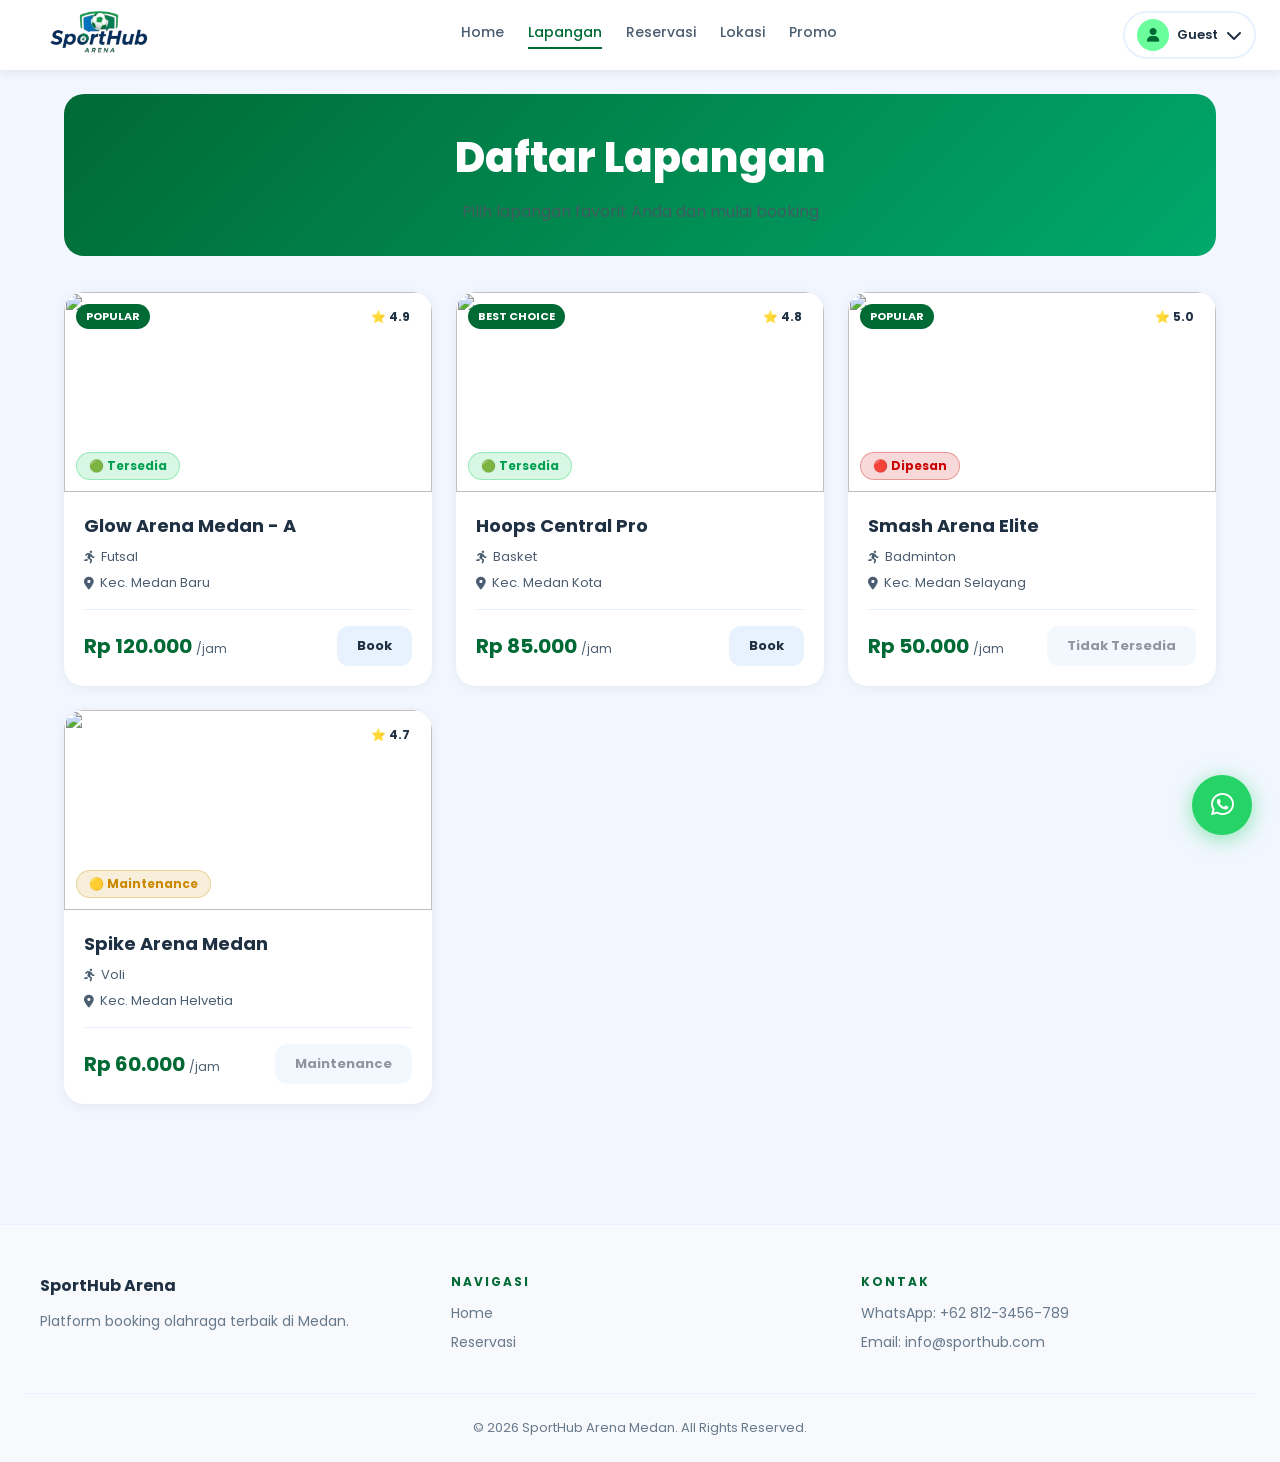
==== fields.html @ 1f9704f4 "proyek uts bew" ====
<!DOCTYPE html>
<html lang="id">

<head>
    <meta charset="UTF-8">
    <meta name="viewport" content="width=device-width, initial-scale=1.0">
    <title>SportHub Arena - Lapangan</title>
    <link rel="stylesheet" href="style.css">
    <link href="https://fonts.googleapis.com/css2?family=Poppins:wght@300;400;600;700;800;900&display=swap"
        rel="stylesheet">
    <link href="https://cdnjs.cloudflare.com/ajax/libs/font-awesome/6.5.0/css/all.min.css"
        rel="stylesheet">
</head>

<body class="home-page">

    <!-- TOGGLE -->
    <input type="checkbox" id="menu-toggle" hidden>
    <input type="checkbox" id="user-toggle" hidden>

    <!-- NAVBAR -->
    <nav class="navbar">

        <div class="nav-brand">
            <a href="welcome.html"
                style="display:flex;align-items:center;gap:8px;text-decoration:none;color:inherit;">

                <img src="logo.png" alt="Logo" width="50">
            </a>
        </div>

        <div class="nav-links">
            <a href="home.html">Home</a>
            <a href="fields.html" class="active">Lapangan</a>
            <a href="reservasi.html">Reservasi</a>
            <a href="home.html#jadwal">Lokasi</a>
            <a href="home.html#promo">Promo</a>
        </div>

        <div class="nav-actions">

            <!-- USER MENU -->
            <label class="user-menu" for="user-toggle">
                <div class="user-avatar">
                    <i class="fas fa-user"></i>
                </div>
                <span class="user-name">
                    Guest
                </span>

                <i class="fas fa-chevron-down"></i>
                <div class="dropdown-menu">
                    <a href="#">
                        <i class="fas fa-user-circle"></i>
                        Profil Saya
                    </a>
                    <a href="reservasi.html">
                        <i class="fas fa-calendar-check"></i>
                        Reservasi Saya
                    </a>
                    <a href="welcome.html">
                        <i class="fas fa-sign-out-alt"></i>
                        Logout
                    </a>
                </div>
            </label>

            <!-- HAMBURGER -->
            <label class="hamburger" for="menu-toggle">
                <i class="fas fa-bars"></i>
            </label>
        </div>
    </nav>

    <!-- MOBILE MENU -->
    <div class="mobile-menu">
        <a href="home.html">Home</a>
        <a href="fields.html">Lapangan</a>
        <a href="reservasi.html">Reservasi</a>
        <a href="home.html#promo">Promo</a>
        <a href="welcome.html">Logout</a>
    </div>

    <!-- MAIN -->
    <main class="home-main">

        <!-- HEADER -->
        <div class="page-header">
            <h1>Daftar Lapangan</h1>
            <p>
                Pilih lapangan favorit Anda dan mulai booking
            </p>
        </div>

            <!-- GRID -->
            <div class="field-grid">

                <!-- CARD 1 -->
                <div class="field-card">
                    <div class="field-card-img">
                        <img src="https://images.unsplash.com/photo-1575361204480-aadea25e6e68?w=600&q=80">
                        <span class="field-badge">
                            Popular
                        </span>
                        <span class="field-rating">
                            ⭐ 4.9
                        </span>
                        <span class="field-status status-available">
                            🟢 Tersedia
                        </span>
                    </div>

                    <div class="field-card-body">
                        <h4>
                            Glow Arena Medan - A
                        </h4>

                        <p class="field-sport">
                            <i class="fas fa-running"></i>
                            Futsal
                        </p>

                        <p class="field-location">

                            <i class="fas fa-map-marker-alt"></i>
                            Kec. Medan Baru
                        </p>

                        <div class="field-card-footer">
                            <div class="field-price">
                                <strong>
                                    Rp 120.000
                                </strong>
                                <span>/jam</span>
                            </div>

                            <a href="reservasi.html"
                                class="btn-book">
                                Book
                            </a>
                        </div>
                    </div>
                </div>

                <!-- CARD 2 -->
                <div class="field-card">
                    <div class="field-card-img">
                        <img src="https://images.unsplash.com/photo-1546519638-68e109498ffc?w=600&q=80">
                        <span class="field-badge">
                            Best Choice
                        </span>
                        <span class="field-rating">
                            ⭐ 4.8
                        </span>
                        <span class="field-status status-available">
                            🟢 Tersedia
                        </span>
                    </div>

                    <div class="field-card-body">
                        <h4>
                            Hoops Central Pro
                        </h4>

                        <p class="field-sport">
                            <i class="fas fa-running"></i>
                            Basket
                        </p>

                        <p class="field-location">
                            <i class="fas fa-map-marker-alt"></i>
                            Kec. Medan Kota
                        </p>

                        <div class="field-card-footer">
                            <div class="field-price">
                                <strong>
                                    Rp 85.000
                                </strong>
                                <span>/jam</span>
                            </div>

                            <a href="reservasi.html"
                                class="btn-book">
                                Book
                            </a>
                        </div>
                    </div>
                </div>

                <!-- CARD 3 -->
                <div class="field-card">
                    <div class="field-card-img">
                        <img src="https://images.unsplash.com/photo-1626224583764-f87db24ac4ea?w=600&q=80">
                        <span class="field-badge">
                            Popular
                        </span>
                        <span class="field-rating">
                            ⭐ 5.0
                        </span>
                        <span class="field-status status-booked">
                            🔴 Dipesan
                        </span>
                    </div>

                    <div class="field-card-body">
                        <h4>
                            Smash Arena Elite
                        </h4>
                        <p class="field-sport">
                            <i class="fas fa-running"></i>
                            Badminton
                        </p>
                        <p class="field-location">
                            <i class="fas fa-map-marker-alt"></i>
                            Kec. Medan Selayang
                        </p>

                        <div class="field-card-footer">
                            <div class="field-price">
                                <strong>
                                    Rp 50.000
                                </strong>
                                <span>/jam</span>
                            </div>
                            <button class="btn-book btn-book-disabled"
                                disabled>
                                Tidak Tersedia
                            </button>
                        </div>
                    </div>
                </div>

                <!-- CARD 4 -->
                <div class="field-card">
                    <div class="field-card-img">
                        <img src="https://images.unsplash.com/photo-1612872087720-bb876e2e67d1?w=600&q=80">
                        <span class="field-rating">
                            ⭐ 4.7
                        </span>
                        <span class="field-status status-maintenance">
                            🟡 Maintenance
                        </span>
                    </div>

                    <div class="field-card-body">
                        <h4>
                            Spike Arena Medan
                        </h4>

                        <p class="field-sport">
                            <i class="fas fa-running"></i>
                            Voli
                        </p>

                        <p class="field-location">
                            <i class="fas fa-map-marker-alt"></i>
                            Kec. Medan Helvetia
                        </p>

                        <div class="field-card-footer">
                            <div class="field-price">
                                <strong>
                                    Rp 60.000
                                </strong>
                                <span>/jam</span>
                            </div>

                            <button class="btn-book btn-book-disabled"
                                disabled>
                                Maintenance
                            </button>
                        </div>
                    </div>
                </div>
            </div>
        </section>
    </main>

    <!-- FOOTER -->
    <footer class="footer">
        <div class="footer-grid">
            <div>
                <h4>SportHub Arena</h4>
                <p>
                    Platform booking olahraga terbaik di Medan.
                </p>
            </div>

            <div>
                <h4 class="footer-title">
                    Navigasi
                </h4>

                <a href="home.html">
                    Home
                </a>
                <a href="reservasi.html">
                    Reservasi
                </a>
            </div>

            <div>
                <h4 class="footer-title">
                    Kontak
                </h4>

                <a href="#">
                    WhatsApp: +62 812-3456-789
                </a>
                <a href="#">
                    Email: info@sporthub.com
                </a>
            </div>
        </div>

        <div class="footer-bottom">
            <p>
                © 2026 SportHub Arena Medan.
                All Rights Reserved.
            </p>
        </div>
    </footer>

    <!-- FAB -->
    <div class="fab-container">
        <a class="fab-btn"
            href="https://wa.me/628123456789"
            target="_blank">

            <i class="fab fa-whatsapp"></i>
        </a>

        <span class="fab-tooltip">
            Chat Support
        </span>
    </div>
</body>
</html>
---- style.css ----
/* ========================================
   style.css - SportHub Arena
   ======================================== */

:root {
    --hijau: #006a35;
    --hijau-muda: #6bfe9c;
    --hijau-gelap: #004a23;
    --putih: #ffffff;
    --abu-muda: #f2f7ff;
    --abu: #e8f2ff;
    --abu-tua: #66798d;
    --teks: #1e3042;
    --teks-sub: #4b5d70;
    --merah: #b31b25;
    --biru: #006093;
    --shadow: 0 4px 20px rgba(0,0,0,0.1);
    --radius: 12px;
    --radius-besar: 20px;
    --transition: 0.3s ease;
    --navbar-height: 70px;
}

/* ===== Reset Dasar ===== */
* {
    margin: 0;
    padding: 0;
    box-sizing: border-box;
}

body {
    font-family: 'Poppins', sans-serif;
    background-color: var(--abu-muda);
    color: var(--teks);
    transition: background-color var(--transition), color var(--transition);
}

a {
    text-decoration: none;
    color: inherit;
}

/* ===================================
   NAVBAR
=================================== */
.navbar {
    position: fixed;
    top: 0;
    left: 0;
    right: 0;
    height: var(--navbar-height);
    background: rgba(255,255,255,0.95);
    backdrop-filter: blur(10px);
    box-shadow: 0 2px 10px rgba(0,0,0,0.08);
    display: flex;
    align-items: center;
    justify-content: space-between;
    padding: 0 24px;
    z-index: 1000;
    transition: background var(--transition);
}

.nav-brand img{
    width: 150px;
    height: auto;
}

.nav-brand i {
    font-size: 22px;
}

.nav-links {
    display: flex;
    gap: 24px;
}

.nav-links a {
    font-size: 14px;
    font-weight: 500;
    color: var(--teks-sub);
    transition: color var(--transition);
    padding-bottom: 4px;
    border-bottom: 2px solid transparent;
}

.nav-links a:hover,
.nav-links a.active {
    color: var(--hijau);
    border-bottom-color: var(--hijau);
}

.nav-actions {
    display: flex;
    align-items: center;
    gap: 12px;
}

/* Hamburger Menu */
.hamburger {
    display: none;
    background: none;
    border: none;
    font-size: 22px;
    cursor: pointer;
    color: var(--teks);
}

/* Mobile Menu */
.mobile-menu {
    display: none;
    position: fixed;
    top: var(--navbar-height);
    left: 0;
    right: 0;
    background: var(--putih);
    padding: 20px;
    box-shadow: var(--shadow);
    z-index: 999;
    flex-direction: column;
    gap: 8px;
}

.mobile-menu a {
    padding: 12px 16px;
    border-radius: var(--radius);
    font-weight: 500;
    color: var(--teks);
    transition: all var(--transition);
}

.mobile-menu a:hover {
    background: var(--abu);
    color: var(--hijau);
}

#menu-toggle:checked ~ .mobile-menu{
    display: flex;
}

.hamburger{
    align-items: center;
    justify-content: center;
}

/* User Menu Dropdown */
.user-menu {
    display: flex;
    align-items: center;
    gap: 8px;
    cursor: pointer;
    padding: 6px 12px;
    border-radius: 100px;
    border: 2px solid var(--abu);
    position: relative;
    transition: all var(--transition);
}

.user-menu:hover {
    border-color: var(--hijau);
}

.user-avatar {
    width: 32px;
    height: 32px;
    border-radius: 50%;
    background: var(--hijau-muda);
    display: flex;
    align-items: center;
    justify-content: center;
    color: var(--hijau);
    font-size: 14px;
}

.user-name {
    font-size: 13px;
    font-weight: 600;
}

.dropdown-menu {
    display: none;
    position: absolute;
    top: calc(100% + 10px);
    right: 0;
    background: var(--putih);
    border-radius: var(--radius);
    box-shadow: var(--shadow);
    min-width: 180px;
    overflow: hidden;
    border: 1px solid var(--abu);
}

#user-toggle:checked ~ .navbar .user-menu .dropdown-menu{
    display: block;
}

.dropdown-menu a {
    display: flex;
    align-items: center;
    gap: 10px;
    padding: 12px 16px;
    font-size: 13px;
    font-weight: 500;
    color: var(--teks);
    transition: all var(--transition);
}

.dropdown-menu a:hover {
    background: var(--abu);
    color: var(--hijau);
}

/* ===================================
   TOMBOL UMUM
=================================== */
.btn-primary {
    display: inline-flex;
    align-items: center;
    gap: 8px;
    background: var(--hijau);
    color: white;
    padding: 14px 28px;
    border-radius: var(--radius);
    font-size: 15px;
    font-weight: 700;
    border: none;
    cursor: pointer;
    transition: all var(--transition);
    text-decoration: none;
}

.btn-primary:hover {
    background: var(--hijau-gelap);
    transform: translateY(-2px);
    box-shadow: 0 8px 20px rgba(0,106,53,0.3);
}

.btn-outline {
    display: inline-flex;
    align-items: center;
    gap: 8px;
    background: transparent;
    color: white;
    padding: 14px 28px;
    border-radius: var(--radius);
    font-size: 15px;
    font-weight: 600;
    border: 2px solid white;
    cursor: pointer;
    transition: all var(--transition);
    text-decoration: none;
}

.btn-outline:hover {
    background: white;
    color: #121212;
    border-color: white;
    transform: translateY(-2px);
}

/* ===================================
   WELCOME PAGE
=================================== */
.welcome-page {
    min-height: 100vh;
}

/* Slideshow */
.bg-slideshow {
    position: fixed;
    inset: 0;
    z-index: -1;
}

.bg-slide {
    position: absolute;
    inset: 0;
    background-size: cover;
    background-position: center;
    opacity: 0;
    animation: slideshow 16s infinite;
}

/* Delay tiap slide */
.bg-slide:nth-child(1) {
    animation-delay: 0s;
}

.bg-slide:nth-child(2) {
    animation-delay: 4s;
}

.bg-slide:nth-child(3) {
    animation-delay: 8s;
}

.bg-slide:nth-child(4) {
    animation-delay: 12s;
}

.overlay {
    position: absolute;
    inset: 0;
    background: linear-gradient(
        180deg,
        rgba(0,0,0,0.5) 0%,
        rgba(0,0,0,0.75) 100%
    );
}

/* Animation */
@keyframes slideshow {

    0%{
        opacity:0;
    }

    5%{
        opacity:1;
    }

    25%{
        opacity:1;
    }

    30%{
        opacity:0;
    }

    100%{
        opacity:0;
    }
}

/* Hero Content */
.hero-content {
    min-height: calc(100vh - 60px);
    padding-top: calc(var(--navbar-height) + 20px);
    padding-left: 24px;
    padding-right: 24px;
    padding-bottom: 120px;
    display: flex;
    flex-direction: column;
    align-items: center;
    justify-content: center;
    text-align: center;
    max-width: 900px;
    margin: 0 auto;
    box-sizing: border-box;
}

body{
    overflow-x: hidden;
}

.badge-label {
    display: inline-block;
    background: rgba(107, 254, 156, 0.2);
    color: var(--hijau-muda);
    border: 1px solid var(--hijau-muda);
    padding: 6px 16px;
    border-radius: 100px;
    font-size: 12px;
    font-weight: 700;
    letter-spacing: 2px;
    text-transform: uppercase;
    margin-bottom: 20px;
}

.hero-title {
    font-size: clamp(2.5rem, 6vw, 5rem);
    font-weight: 900;
    color: white;
    line-height: 1.1;
    margin-bottom: 20px;
    text-shadow: 0 2px 20px rgba(0,0,0,0.3);
}

.text-green {
    color: var(--hijau-muda);
}

.hero-desc {
    font-size: 18px;
    color: rgba(255,255,255,0.85);
    max-width: 580px;
    line-height: 1.7;
    margin-bottom: 32px;
}

.hero-buttons {
    display: flex;
    gap: 16px;
    flex-wrap: wrap;
    justify-content: center;
    margin-bottom: 48px;
}


.hero-stats {
    display: grid;
    grid-template-columns: repeat(auto-fit, minmax(140px, 1fr));
    gap: 16px;
    width: 100%;
    max-width: 700px;
}

.stat-item {
    background: rgba(255,255,255,0.1);
    backdrop-filter: blur(10px);
    border: 1px solid rgba(255,255,255,0.15);
    border-radius: var(--radius);
    padding: 16px;
    display: flex;
    align-items: center;
    gap: 12px;
    text-align: left;
}

.stat-item i {
    font-size: 22px;
    color: var(--hijau-muda);
}

.stat-item strong {
    display: block;
    color: white;
    font-size: 15px;
}

.stat-item span {
    font-size: 12px;
    color: rgba(255,255,255,0.7);
}

/* Ticker Bar */
.ticker-bar {
    position: fixed;
    bottom: 0;
    left: 0;
    right: 0;
    background: #000f1e;
    padding: 10px 0;
    z-index: 100;
    overflow: hidden;
}

.ticker-content {
    display: inline-flex;
    gap: 48px;
    animation: marquee 35s linear infinite;
    white-space: nowrap;
    color: var(--hijau-muda);
    font-size: 12px;
    font-weight: 700;
    letter-spacing: 1px;
    text-transform: uppercase;
}

.ticker-content .dot {
    color: rgba(107,254,156,0.4);
}

@keyframes marquee {
    from { transform: translateX(0); }
    to { transform: translateX(-50%); }
}

/* ===================================
   ANIMASI
=================================== */
.animate-fadein {
    animation: fadeIn 0.8s ease forwards;
}

.animate-slideup {
    animation: slideUp 0.8s ease forwards;
}

.delay-1 { animation-delay: 0.2s; opacity: 0; }
.delay-2 { animation-delay: 0.4s; opacity: 0; }
.delay-3 { animation-delay: 0.6s; opacity: 0; }

@keyframes fadeIn {
    from { opacity: 0; }
    to { opacity: 1; }
}

@keyframes slideUp {
    from { transform: translateY(40px); opacity: 0; }
    to { transform: translateY(0); opacity: 1; }
}

/* ===================================
   HOME PAGE
=================================== */
.home-page {
    min-height: 100vh;
}

.home-main {
    padding-top: calc(var(--navbar-height) + 24px);
    padding-bottom: 60px;
    max-width: 1200px;
    margin: 0 auto;
    padding-left: 24px;
    padding-right: 24px;
}

/* Page Header */
.page-header {
    margin-bottom: 32px;
    padding: 32px;
    background: linear-gradient(135deg, var(--hijau), #00a86b);
    border-radius: var(--radius-besar);
    color: white;
}

.page-header h1 {
    font-size: 32px;
    font-weight: 800;
    margin-bottom: 8px;
}

.page-header p {
    font-size: 16px;
    opacity: 0.85;
}

/* Section */
.section {
    margin-bottom: 48px;
}

.section-title {
    font-size: 24px;
    font-weight: 800;
    margin-bottom: 20px;
}

.section-sub {
    font-size: 14px;
    color: var(--teks-sub);
    margin-top: -12px;
    margin-bottom: 20px;
}

.section-header {
    display: flex;
    justify-content: space-between;
    align-items: flex-end;
    margin-bottom: 20px;
}

.link-more {
    font-size: 14px;
    font-weight: 700;
    color: var(--hijau);
    transition: opacity var(--transition);
}

.link-more:hover {
    opacity: 0.7;
}

/* Hero Section Home */
.home-hero{
    position:relative;
    display:grid;
    grid-template-columns:1fr 280px;
    gap:20px;
    margin-bottom:48px;
    align-items:start;
}

/*HERO IMAGE LEFT */
.home-hero-img-wrap{
    position:relative;
    height:400px;
    border-radius:var(--radius-besar);
    overflow:hidden;
}

/* semua gambar ditumpuk */
.home-hero-img{
    position:absolute;
    top:0;
    left:0;
    width:100%;
    height:100%;
    object-fit:cover;
    opacity:0;
    transform:scale(1);
    animation:heroFade 12s infinite ease-in-out;
    will-change: opacity, transform;
}

/* delay tiap gambar */
.home-hero-img:nth-child(1){ animation-delay:0s; }
.home-hero-img:nth-child(2){ animation-delay:3s; }
.home-hero-img:nth-child(3){ animation-delay:6s; }
.home-hero-img:nth-child(4){ animation-delay:9s; }

@keyframes heroFade{

    0%{
        opacity:0;
        transform:scale(1);
    }

    8%{
        opacity:1;
        transform:scale(1.02);
    }

    25%{
        opacity:1;
        transform:scale(1.05);
    }

    33%{
        opacity:0;
        transform:scale(1.08);
    }

    100%{
        opacity:0;
        transform:scale(1.08);
    }
}

/* overlay gelap */
.home-hero-overlay{
    position:absolute;
    inset:0;
    z-index:5;
    background:linear-gradient(to top, rgba(0,0,0,.78) 0%, transparent 60%);
}

/* ===============================
   TEXT DI ATAS GAMBAR
================================= */
.home-hero-text{
    position:absolute;
    left:32px;
    right:20px;
    bottom:22px;
    color:#fff;
    z-index:10;
}

.home-hero-text h1{
    font-size:32px;
    font-weight:800;
    line-height:1.2;
    margin:6px 0;
}

.home-hero-text p{
    font-size:13px;
    opacity:.88;
    max-width:420px;
}

/* Weather Widget */
.weather-container {
  position: relative; /* wajib kalau child pakai absolute */
  z-index: 1;
  overflow: hidden;
}
.weather-widget {
    position:relative;
    background: var(--putih);
    border-radius: var(--radius-besar);
    padding: 24px;
    display: flex;
    flex-direction: column;
    gap: 16px;
    box-shadow: var(--shadow);
    border: 1px solid var(--abu);
}

.weather-top {
    display: flex;
    justify-content: space-between;
    align-items: flex-start;
}

.weather-label {
    font-size: 10px;
    font-weight: 700;
    text-transform: uppercase;
    letter-spacing: 2px;
    color: var(--abu-tua);
}

.weather-top h3 {
    font-size: 18px;
    font-weight: 700;
    margin-top: 4px;
}

.weather-icon {
    font-size: 40px;
    color: var(--hijau);
}

.weather-temp .temp-big {
    font-size: 56px;
    font-weight: 900;
    line-height: 1;
}

.weather-temp .temp-unit {
    font-size: 22px;
    font-weight: 700;
    color: var(--teks-sub);
}

.weather-temp p {
    font-size: 13px;
    color: var(--teks-sub);
    margin-top: 6px;
}

.weather-note {
    background: var(--abu);
    border-radius: var(--radius);
    padding: 12px;
    font-size: 13px;
    color: var(--teks-sub);
    font-style: italic;
    line-height: 1.5;
}

/* Sport Category Cards */
.sport-grid {
    display: grid;
    grid-template-columns: repeat(4, 1fr);
    gap: 16px;
}

.sport-card {
    background: var(--putih);
    border-radius: var(--radius-besar);
    padding: 28px 20px;
    text-align: center;
    cursor: pointer;
    transition: all var(--transition);
    border: 2px solid transparent;
    display: block;
    color: var(--teks);
    text-decoration: none;
}

.sport-card:hover {
    border-color: var(--hijau);
    transform: translateY(-6px);
    box-shadow: 0 12px 30px rgba(0,106,53,0.15);
}

.sport-icon {
    width: 56px;
    height: 56px;
    background: var(--abu);
    border-radius: 16px;
    display: flex;
    align-items: center;
    justify-content: center;
    font-size: 28px;
    margin: 0 auto 16px;
    transition: all var(--transition);
}

.sport-card:hover .sport-icon {
    background: var(--hijau-muda);
}

.sport-card h3 {
    font-size: 17px;
    font-weight: 700;
    margin-bottom: 4px;
}

.sport-card p {
    font-size: 12px;
    color: var(--teks-sub);
    text-transform: uppercase;
    letter-spacing: 1px;
}

/* Field Cards */
.field-grid {
    display: grid;
    grid-template-columns: repeat(auto-fill, minmax(300px, 1fr));
    gap: 24px;
}

.field-card {
    background: var(--putih);
    border-radius: var(--radius-besar);
    overflow: hidden;
    transition: all var(--transition);
    box-shadow: 0 2px 12px rgba(0,0,0,0.06);
}

.field-card:hover {
    transform: translateY(-4px);
    box-shadow: 0 12px 30px rgba(0,0,0,0.12);
}

.field-card-booked {
    opacity: 0.75;
}

.field-card-img {
    height: 200px;
    position: relative;
    overflow: hidden;
}

.field-card-img img {
    width: 100%;
    height: 100%;
    object-fit: cover;
    transition: transform 0.5s ease;
}

.field-card:hover .field-card-img img {
    transform: scale(1.08);
}

.field-badge {
    position: absolute;
    top: 12px;
    left: 12px;
    background: var(--hijau);
    color: white;
    font-size: 11px;
    font-weight: 700;
    padding: 4px 10px;
    border-radius: 100px;
    text-transform: uppercase;
}

.field-rating {
    position: absolute;
    top: 12px;
    right: 12px;
    background: rgba(255,255,255,0.95);
    font-size: 12px;
    font-weight: 700;
    padding: 4px 10px;
    border-radius: 100px;
}

.field-status {
    position: absolute;
    bottom: 12px;
    left: 12px;
    font-size: 12px;
    font-weight: 700;
    padding: 4px 12px;
    border-radius: 100px;
}

.status-available {
    background: rgba(0,200,80,0.15);
    color: #00a050;
    border: 1px solid rgba(0,200,80,0.3);
}

.status-booked {
    background: rgba(200,0,0,0.15);
    color: #cc0000;
    border: 1px solid rgba(200,0,0,0.3);
}

.status-maintenance {
    background: rgba(200,150,0,0.15);
    color: #cc8800;
    border: 1px solid rgba(200,150,0,0.3);
}

.field-card-body {
    padding: 20px;
}

.field-card-body h4 {
    font-size: 18px;
    font-weight: 700;
    margin-bottom: 8px;
}

.field-sport,
.field-location {
    display: flex;
    align-items: center;
    gap: 6px;
    font-size: 13px;
    color: var(--teks-sub);
    margin-bottom: 6px;
}

.field-card-footer {
    display: flex;
    justify-content: space-between;
    align-items: center;
    margin-top: 16px;
    padding-top: 16px;
    border-top: 1px solid var(--abu);
}

.field-price strong {
    font-size: 20px;
    color: var(--hijau);
}

.field-price span {
    font-size: 12px;
    color: var(--teks-sub);
}

.btn-book {
    background: var(--abu);
    color: var(--teks);
    border: none;
    padding: 10px 20px;
    border-radius: var(--radius);
    font-size: 13px;
    font-weight: 700;
    cursor: pointer;
    font-family: 'Poppins', sans-serif;
    transition: all var(--transition);
    text-decoration: none;
    display: inline-block;
}

.btn-book:hover {
    background: var(--hijau);
    color: white;
}

.btn-book-disabled {
    opacity: 0.5;
    cursor: not-allowed;
}

/* Promo Banner */
.promo-banner {
    background: #000f1e;
    border-radius: var(--radius-besar);
    padding: 48px;
    display: grid;
    grid-template-columns: 1fr auto;
    gap: 32px;
    align-items: center;
    position: relative;
    overflow: hidden;
}

.promo-deco {
    position: absolute;
    inset: 0;
    pointer-events: none;
}

.promo-content {
    position: relative;
    z-index: 1;
}

.promo-content h2 {
    font-size: 40px;
    font-weight: 900;
    color: white;
    line-height: 1.2;
    margin: 12px 0;
}

.promo-content p {
    color: rgba(255,255,255,0.6);
    max-width: 400px;
    font-size: 15px;
    line-height: 1.7;
}

.promo-card-wrap {
    position: relative;
    z-index: 1;
}

.promo-card {
    background: rgba(255,255,255,0.1);
    backdrop-filter: blur(12px);
    border: 1px solid rgba(255,255,255,0.1);
    border-radius: var(--radius-besar);
    padding: 28px;
    min-width: 200px;
    transform: rotate(3deg);
}

.promo-card-top {
    display: flex;
    justify-content: space-between;
    color: var(--hijau-muda);
    font-size: 13px;
    font-weight: 700;
    margin-bottom: 24px;
}

.promo-card-top i {
    font-size: 28px;
}

.promo-card-info p {
    font-size: 11px;
    text-transform: uppercase;
    letter-spacing: 2px;
    color: rgba(255,255,255,0.5);
    margin-bottom: 4px;
}

.promo-card-info strong {
    color: white;
    font-size: 17px;
}

.promo-card-code {
    display: flex;
    justify-content: space-between;
    align-items: center;
    margin-top: 20px;
    padding-top: 16px;
    border-top: 1px solid rgba(255,255,255,0.1);
}

.promo-card-code span {
    color: white;
    font-weight: 700;
}

/* Maps */
.map-container {
    border-radius: var(--radius-besar);
    overflow: hidden;
    box-shadow: var(--shadow);
}

.map-actions {
    display: flex;
    align-items: center;
    gap: 16px;
    padding: 20px;
    background: var(--putih);
    flex-wrap: wrap;
}

.map-address {
    display: flex;
    align-items: center;
    gap: 8px;
    font-size: 14px;
    color: var(--teks-sub);
}

.map-address i {
    color: var(--merah);
}

/* ===================================
   RESERVASI PAGE
=================================== */

.page-header{
    text-align:center;
    margin-bottom:36px;
}

.page-header h1{
    font-size:42px;
    font-weight:800;
    color:#fff;
    margin-bottom:10px;
}

.page-header p{
    color:#4b5563;
    font-size:16px;
}

.step-card{
    background:#ffffff;
    border:1px solid #d1fae5;
    border-radius:24px;
    padding:36px;
    max-width:850px;
    margin:0 auto;
    box-shadow:0 10px 30px rgba(0,0,0,0.08);
    overflow: hidden;
}

.form-group{
    margin-bottom:24px;
}

.form-group label{
    display:block;
    margin-bottom:10px;
    color: #14532d;
    font-weight:600;
}

.reservation-form{
    display: flex;
    flex-direction: column;
}

.input-icon{
    position:relative;
}

.input-icon i{
    position:absolute;
    left:18px;
    top:50%;
    transform:translateY(-50%);
    color:#9ca3af;
}

.input-icon input,
.input-icon select,
.input-icon textarea{
    width:100%;
    background:#f5f7fb;
    border:1px solid rgba(255,255,255,0.08);
    border-radius:14px;
    padding:16px 18px 16px 48px;
    color:#9ca3af;
    font-size:15px;
    outline:none;
    transition:0.3s;
    font-family:'Poppins',sans-serif;
    box-sizing: border-box;
}

.input-icon textarea{
    min-height:120px;
    resize:none;
    padding-top:18px;
}

.input-icon textarea + i{
    top:24px;
    transform:none;
}

.input-icon input:focus,
.input-icon select:focus,
.input-icon textarea:focus{
    border-color:#22c55e;
    box-shadow:0 0 0 3px rgba(34,197,94,0.15);
}

.booking-summary-static{
    margin-top:28px;
    background:#0f172a;
    border:1px solid rgba(255,255,255,0.08);
    border-radius:18px;
    padding:24px;
}

.review-item{
    display:flex;
    justify-content:space-between;
    align-items:center;
    color:#fff;
    font-size:16px;
}

.text-green{
    color:#22c55e;
}

.step-actions{
    display:flex;
    justify-content:flex-end;
    margin-top:30px;
}

.btn-primary{
    border:none;
    background:#22c55e;
    color:#fff;
    padding:15px 24px;
    border-radius:14px;
    font-weight:600;
    font-size:15px;
    cursor:pointer;
    transition:0.3s;
    display:inline-flex;
    align-items:center;
    gap:10px;
}

.btn-primary:hover{
    transform:translateY(-2px);
    background:#16a34a;
}

@media(max-width:768px){
    .step-card{
    padding:24px;
    }
    
    .page-header h1{
    font-size:32px;
    }
}

/* ===================================
   FOOTER
=================================== */
.footer {
    background: #f8f9fc;
    border-top: 1px solid var(--abu);
    padding: 48px 24px 24px;
    margin-top: 60px;
}

.footer-grid {
    display: grid;
    grid-template-columns: repeat(3, 1fr);
    gap: 32px;
    max-width: 1200px;
    margin: 0 auto 32px;
}

.footer-grid h4 {
    font-size: 16px;
    font-weight: 700;
    margin-bottom: 12px;
}

.footer-grid p {
    font-size: 14px;
    color: var(--abu-tua);
    line-height: 1.7;
}

.footer-title {
    color: var(--hijau) !important;
    font-size: 12px !important;
    text-transform: uppercase;
    letter-spacing: 2px;
}

.footer-grid a {
    display: block;
    font-size: 14px;
    color: var(--abu-tua);
    margin-bottom: 8px;
    transition: color var(--transition);
}

.footer-grid a:hover {
    color: var(--hijau);
}

.footer-social {
    display: flex;
    gap: 10px;
    margin-top: 8px;
}

.footer-social button {
    width: 40px;
    height: 40px;
    border-radius: 50%;
    border: 2px solid var(--abu);
    background: var(--putih);
    cursor: pointer;
    font-size: 16px;
    color: var(--teks);
    transition: all var(--transition);
    display: flex;
    align-items: center;
    justify-content: center;
}

.footer-social button:hover {
    background: var(--hijau);
    color: white;
    border-color: var(--hijau);
}

.footer-bottom {
    text-align: center;
    padding-top: 24px;
    border-top: 1px solid var(--abu);
    font-size: 13px;
    color: var(--abu-tua);
}

/* ===================================
   FAB (Floating Action Button)
=================================== */
.fab-container {
    position: fixed;
    bottom: 28px;
    right: 28px;
    z-index: 200;
    display: flex;
    flex-direction: column;
    align-items: flex-end;
    gap: 8px;
}

.fab-btn {
    width: 60px;
    height: 60px;
    border-radius: 50%;
    background: #25d366;
    color: white;
    border: none;
    font-size: 26px;
    cursor: pointer;
    box-shadow: 0 4px 20px rgba(37,211,102,0.5);
    transition: all var(--transition);
    display: flex;
    align-items: center;
    justify-content: center;
    text-decoration: none;
}

.fab-btn:hover {
    transform: scale(1.1) rotate(5deg);
}

.fab-tooltip {
    background: #333;
    color: white;
    font-size: 11px;
    font-weight: 700;
    padding: 6px 12px;
    border-radius: 8px;
    white-space: nowrap;
    opacity: 0;
    transition: opacity var(--transition);
    pointer-events: none;
}

.fab-container:hover .fab-tooltip {
    opacity: 1;
}

/* ===================================
   RESPONSIVE MOBILE
=================================== */
@media (max-width: 1024px) {
    .auth-hero {
        display: block;
    }

    .home-hero {
        grid-template-columns: 1fr;
    }

    .weather-widget {
        margin-top: 0;
    }

    .sport-grid {
        grid-template-columns: repeat(2, 1fr);
    }

    .promo-banner {
        grid-template-columns: 1fr;
    }

    .promo-card-wrap {
        display: flex;
        justify-content: center;
    }
}

@media (max-width: 768px) {
    .nav-links {
        display: none;
    }

    .hamburger {
        display: block;
    }

    .auth-hero {
        display: none;
    }

    .auth-form-container {
        max-width: 100%;
        padding: 32px 24px;
    }

    .form-row {
        grid-template-columns: 1fr;
    }

    .home-hero {
        grid-template-columns: 1fr;
    }

    .home-hero-img-wrap {
        position: relative;
        height: 380px;
        min-height: 400px;
    }

    .home-hero-text {
        position: absolute;
        left: 16px;
        right: 16px;
        bottom: 16px;
        z-index: 10;
    }

    .home-hero-text h1 {
        font-size: 22px;
        line-height: 1.3;
        margin: 4px 0;
    }

    .home-hero-text p {
        font-size: 12px;
        line-height: 1.4;
    }

    .weather-widget{
        margin-top: 16px;
    }

    .sport-grid {
        grid-template-columns: repeat(2, 1fr);
    }

    .sport-select-grid {
        grid-template-columns: repeat(2, 1fr);
    }

    .step span {
        display: none;
    }

    .step-card {
        padding: 24px 20px;
    }

    .footer-grid {
        grid-template-columns: 1fr;
        gap: 24px;
    }

    .promo-content h2 {
        font-size: 28px;
    }

    .promo-banner {
        padding: 32px 24px;
    }
}

@media (max-width: 480px) {
    .hero-stats {
        grid-template-columns: 1fr 1fr;
    }

    .field-grid {
        grid-template-columns: 1fr;
    }

    .btn-primary, .btn-outline {
        justify-content: center;
    }
}
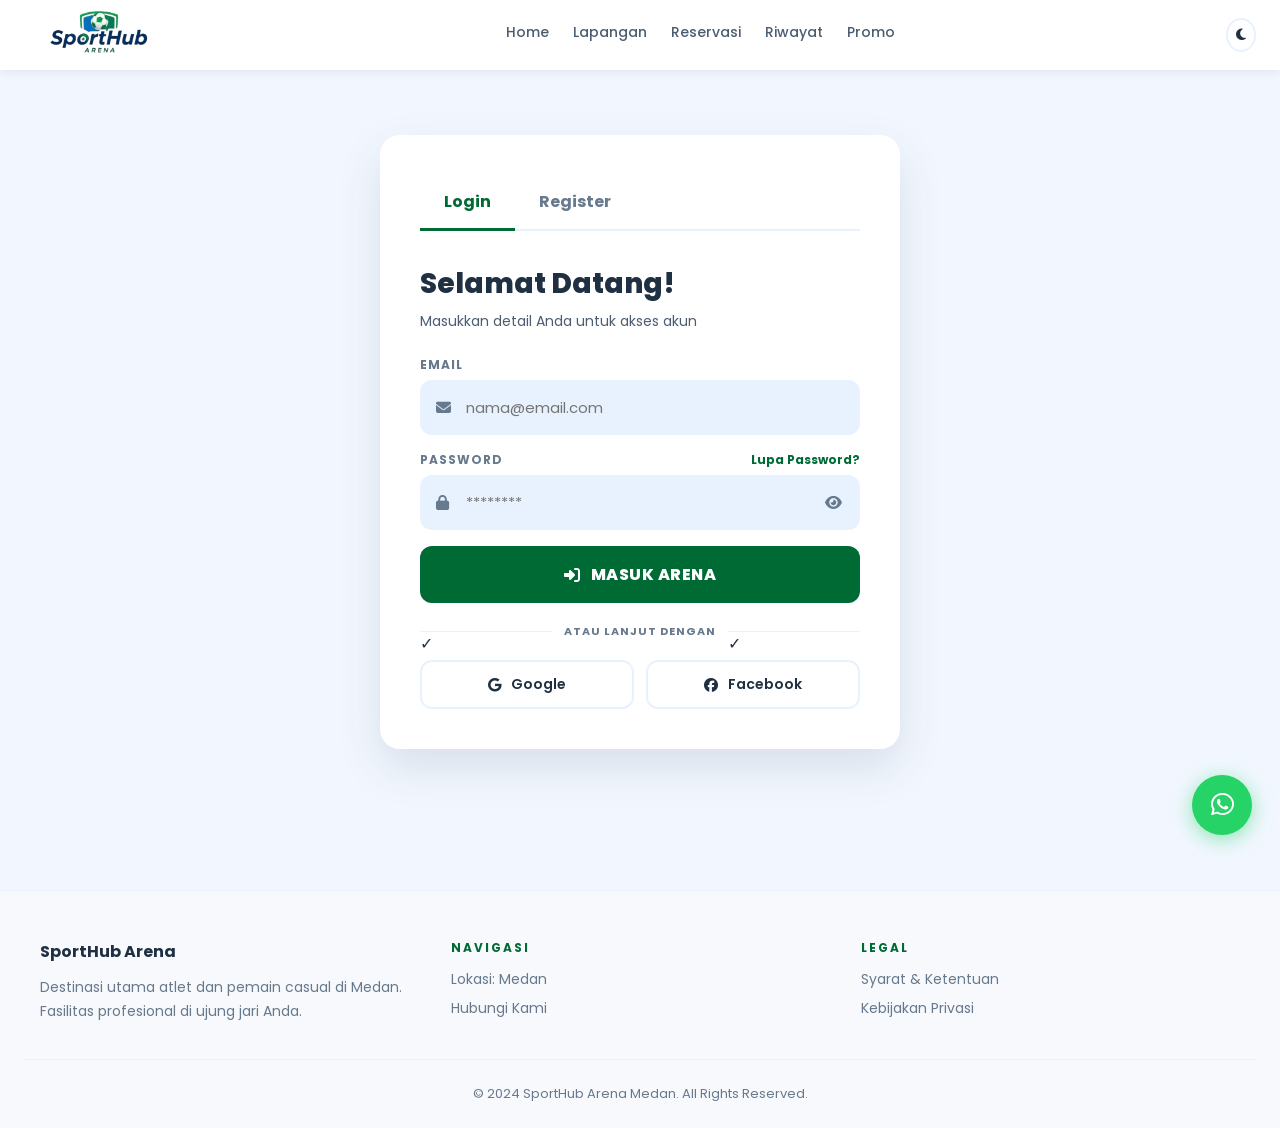
==== commit 55cbb91e: "Memperbaiki code, manambah file, promo bisa berjalan, login center" ====
--- a/fields.html
+++ b/fields.html
@@ -1,339 +1,140 @@
 <!DOCTYPE html>
 <html lang="id">
-
 <head>
     <meta charset="UTF-8">
     <meta name="viewport" content="width=device-width, initial-scale=1.0">
     <title>SportHub Arena - Lapangan</title>
-    <link rel="stylesheet" href="style.css">
-    <link href="https://fonts.googleapis.com/css2?family=Poppins:wght@300;400;600;700;800;900&display=swap"
-        rel="stylesheet">
-    <link href="https://cdnjs.cloudflare.com/ajax/libs/font-awesome/6.5.0/css/all.min.css"
-        rel="stylesheet">
+    <link rel="stylesheet" href="css/style.css">
+    <link href="https://fonts.googleapis.com/css2?family=Poppins:wght@300;400;600;700;800;900&display=swap" rel="stylesheet">
+    <link href="https://cdnjs.cloudflare.com/ajax/libs/font-awesome/6.5.0/css/all.min.css" rel="stylesheet">
 </head>
-
 <body class="home-page">
 
-    <!-- TOGGLE -->
-    <input type="checkbox" id="menu-toggle" hidden>
-    <input type="checkbox" id="user-toggle" hidden>
+    <header>
+    <!-- Navbar -->
+    <nav class="navbar">
+        <div class="nav-brand">
+            <a href="index.html" style="display:flex;align-items:center;gap:8px;text-decoration:none;color:inherit;">
+            <img src="asset/logo.png" alt="Logo" width="50">
 
-    <!-- NAVBAR -->
-    <nav class="navbar">
-
-        <div class="nav-brand">
-            <a href="welcome.html"
-                style="display:flex;align-items:center;gap:8px;text-decoration:none;color:inherit;">
-
-                <img src="logo.png" alt="Logo" width="50">
             </a>
         </div>
-
         <div class="nav-links">
             <a href="home.html">Home</a>
             <a href="fields.html" class="active">Lapangan</a>
             <a href="reservasi.html">Reservasi</a>
-            <a href="home.html#jadwal">Lokasi</a>
+            <a href="riwayat.html">Riwayat</a>
             <a href="home.html#promo">Promo</a>
         </div>
-
         <div class="nav-actions">
-
-            <!-- USER MENU -->
-            <label class="user-menu" for="user-toggle">
-                <div class="user-avatar">
-                    <i class="fas fa-user"></i>
+            <button class="btn-dark-toggle" onclick="toggleDark()">
+                <i class="fas fa-moon" id="dark-icon"></i>
+            </button>
+            <div class="user-menu" onclick="toggleUserMenu()">
+                <div class="user-avatar"><i class="fas fa-user"></i></div>
+                <span class="user-name" id="nav-username">User</span>
+                <i class="fas fa-chevron-down"></i>
+                <div class="dropdown-menu" id="userDropdown">
+                    <a href="#"><i class="fas fa-user-circle"></i> Profil Saya</a>
+                    <a href="riwayat.html"><i class="fas fa-table"></i> Riwayat Reservasi</a>
+                    <a href="#" onclick="logout()"><i class="fas fa-sign-out-alt"></i> Logout</a>
                 </div>
-                <span class="user-name">
-                    Guest
-                </span>
-
-                <i class="fas fa-chevron-down"></i>
-                <div class="dropdown-menu">
-                    <a href="#">
-                        <i class="fas fa-user-circle"></i>
-                        Profil Saya
-                    </a>
-                    <a href="reservasi.html">
-                        <i class="fas fa-calendar-check"></i>
-                        Reservasi Saya
-                    </a>
-                    <a href="welcome.html">
-                        <i class="fas fa-sign-out-alt"></i>
-                        Logout
-                    </a>
-                </div>
-            </label>
-
-            <!-- HAMBURGER -->
-            <label class="hamburger" for="menu-toggle">
+            </div>
+            <button class="hamburger" onclick="toggleMenu()" id="hamburger">
                 <i class="fas fa-bars"></i>
-            </label>
+            </button>
         </div>
     </nav>
 
-    <!-- MOBILE MENU -->
-    <div class="mobile-menu">
+    <div class="mobile-menu" id="mobileMenu">
         <a href="home.html">Home</a>
         <a href="fields.html">Lapangan</a>
         <a href="reservasi.html">Reservasi</a>
         <a href="home.html#promo">Promo</a>
-        <a href="welcome.html">Logout</a>
+        <a href="#" onclick="logout()">Logout</a>
     </div>
+    </header>
 
-    <!-- MAIN -->
     <main class="home-main">
 
-        <!-- HEADER -->
+        <!-- Page Header -->
         <div class="page-header">
             <h1>Daftar Lapangan</h1>
-            <p>
-                Pilih lapangan favorit Anda dan mulai booking
-            </p>
+            <p>Pilih lapangan favorit Anda dan mulai booking</p>
         </div>
 
-            <!-- GRID -->
-            <div class="field-grid">
-
-                <!-- CARD 1 -->
-                <div class="field-card">
-                    <div class="field-card-img">
-                        <img src="https://images.unsplash.com/photo-1575361204480-aadea25e6e68?w=600&q=80">
-                        <span class="field-badge">
-                            Popular
-                        </span>
-                        <span class="field-rating">
-                            ⭐ 4.9
-                        </span>
-                        <span class="field-status status-available">
-                            🟢 Tersedia
-                        </span>
-                    </div>
-
-                    <div class="field-card-body">
-                        <h4>
-                            Glow Arena Medan - A
-                        </h4>
-
-                        <p class="field-sport">
-                            <i class="fas fa-running"></i>
-                            Futsal
-                        </p>
-
-                        <p class="field-location">
-
-                            <i class="fas fa-map-marker-alt"></i>
-                            Kec. Medan Baru
-                        </p>
-
-                        <div class="field-card-footer">
-                            <div class="field-price">
-                                <strong>
-                                    Rp 120.000
-                                </strong>
-                                <span>/jam</span>
-                            </div>
-
-                            <a href="reservasi.html"
-                                class="btn-book">
-                                Book
-                            </a>
-                        </div>
-                    </div>
+        <!-- Filter & Search -->
+        <section class="section">
+            <div class="filter-bar">
+                <!-- Search -->
+                <div class="filter-search">
+                    <i class="fas fa-search"></i>
+                    <input type="text" placeholder="Cari nama lapangan..." id="search-field" oninput="filterFields()">
                 </div>
 
-                <!-- CARD 2 -->
-                <div class="field-card">
-                    <div class="field-card-img">
-                        <img src="https://images.unsplash.com/photo-1546519638-68e109498ffc?w=600&q=80">
-                        <span class="field-badge">
-                            Best Choice
-                        </span>
-                        <span class="field-rating">
-                            ⭐ 4.8
-                        </span>
-                        <span class="field-status status-available">
-                            🟢 Tersedia
-                        </span>
-                    </div>
-
-                    <div class="field-card-body">
-                        <h4>
-                            Hoops Central Pro
-                        </h4>
-
-                        <p class="field-sport">
-                            <i class="fas fa-running"></i>
-                            Basket
-                        </p>
-
-                        <p class="field-location">
-                            <i class="fas fa-map-marker-alt"></i>
-                            Kec. Medan Kota
-                        </p>
-
-                        <div class="field-card-footer">
-                            <div class="field-price">
-                                <strong>
-                                    Rp 85.000
-                                </strong>
-                                <span>/jam</span>
-                            </div>
-
-                            <a href="reservasi.html"
-                                class="btn-book">
-                                Book
-                            </a>
-                        </div>
-                    </div>
+                <!-- Filter Kategori -->
+                <div class="filter-tabs" id="filter-tabs">
+                    <button class="filter-tab active" data-filter="semua" onclick="setFilter('semua', this)">Semua</button>
+                    <button class="filter-tab" data-filter="futsal" onclick="setFilter('futsal', this)"><svg class="sport-svg sport-futsal" viewBox="0 0 64 64" aria-hidden="true"><circle cx="32" cy="32" r="24" fill="#f8fafc" stroke="#111827" stroke-width="4"/><path d="M32 15l9 7-4 11H27l-4-11 9-7z" fill="#111827"/><path d="M14 29l9-7 4 11-6 9-9-2zM50 29l-9-7-4 11 6 9 9-2zM24 54l3-21h10l3 21z" fill="#111827"/><path d="M23 22l-7-7M41 22l7-7M21 42l-7 8M43 42l7 8" stroke="#cbd5e1" stroke-width="3" stroke-linecap="round"/></svg> Futsal</button>
+                    <button class="filter-tab" data-filter="basket" onclick="setFilter('basket', this)"><svg class="sport-svg sport-basket" viewBox="0 0 64 64" aria-hidden="true"><circle cx="32" cy="32" r="24" fill="#e85d24" stroke="#111827" stroke-width="3"/><path d="M8 32h48M32 8v48M17 14c10 8 16 21 16 42M47 14c-10 8-16 21-16 42M11 42c13-8 28-8 42 0M11 22c13 8 28 8 42 0" fill="none" stroke="#111827" stroke-width="4" stroke-linecap="round"/></svg> Basket</button>
+                    <button class="filter-tab" data-filter="badminton" onclick="setFilter('badminton', this)"><svg class="sport-svg sport-badminton" viewBox="0 0 64 64" aria-hidden="true"><path d="M18 17h28l-4 32H22z" fill="#f8fafc" stroke="#cbd5e1" stroke-width="3"/><path d="M18 17l4 32M25 17l1 32M32 17v32M39 17l-1 32M46 17l-4 32" stroke="#9ca3af" stroke-width="2" stroke-linecap="round"/><ellipse cx="32" cy="15" rx="14" ry="6" fill="#d9d9d9"/><path d="M20 15c2 6 22 6 24 0" fill="#c62828"/><path d="M20 14c5 3 19 3 24 0" stroke="#ffffff" stroke-width="2" stroke-linecap="round"/></svg> Badminton</button>
+                    <button class="filter-tab" data-filter="voli" onclick="setFilter('voli', this)"><svg class="sport-svg sport-voli" viewBox="0 0 64 64" aria-hidden="true"><circle cx="32" cy="32" r="24" fill="#ffffff" stroke="#0b1b77" stroke-width="3"/><path d="M32 8c10 5 17 13 21 24-8-1-15-4-21-10z" fill="#ffd43b"/><path d="M11 25c5-10 13-16 25-17-6 6-11 13-14 22z" fill="#ffffff"/><path d="M53 32c0 11-6 19-15 23 3-11 3-21-1-31z" fill="#ffd43b"/><path d="M15 47c-6-8-7-17-4-25 6 8 14 13 24 15z" fill="#ffd43b"/><path d="M22 30c8 5 18 6 31 2M36 8c-8 7-13 14-14 22M37 24c4 10 4 20 1 31M11 22c6 8 14 13 24 15" fill="none" stroke="#0b1b77" stroke-width="4" stroke-linecap="round"/></svg> Voli</button>
                 </div>
 
-                <!-- CARD 3 -->
-                <div class="field-card">
-                    <div class="field-card-img">
-                        <img src="https://images.unsplash.com/photo-1626224583764-f87db24ac4ea?w=600&q=80">
-                        <span class="field-badge">
-                            Popular
-                        </span>
-                        <span class="field-rating">
-                            ⭐ 5.0
-                        </span>
-                        <span class="field-status status-booked">
-                            🔴 Dipesan
-                        </span>
-                    </div>
-
-                    <div class="field-card-body">
-                        <h4>
-                            Smash Arena Elite
-                        </h4>
-                        <p class="field-sport">
-                            <i class="fas fa-running"></i>
-                            Badminton
-                        </p>
-                        <p class="field-location">
-                            <i class="fas fa-map-marker-alt"></i>
-                            Kec. Medan Selayang
-                        </p>
-
-                        <div class="field-card-footer">
-                            <div class="field-price">
-                                <strong>
-                                    Rp 50.000
-                                </strong>
-                                <span>/jam</span>
-                            </div>
-                            <button class="btn-book btn-book-disabled"
-                                disabled>
-                                Tidak Tersedia
-                            </button>
-                        </div>
-                    </div>
-                </div>
-
-                <!-- CARD 4 -->
-                <div class="field-card">
-                    <div class="field-card-img">
-                        <img src="https://images.unsplash.com/photo-1612872087720-bb876e2e67d1?w=600&q=80">
-                        <span class="field-rating">
-                            ⭐ 4.7
-                        </span>
-                        <span class="field-status status-maintenance">
-                            🟡 Maintenance
-                        </span>
-                    </div>
-
-                    <div class="field-card-body">
-                        <h4>
-                            Spike Arena Medan
-                        </h4>
-
-                        <p class="field-sport">
-                            <i class="fas fa-running"></i>
-                            Voli
-                        </p>
-
-                        <p class="field-location">
-                            <i class="fas fa-map-marker-alt"></i>
-                            Kec. Medan Helvetia
-                        </p>
-
-                        <div class="field-card-footer">
-                            <div class="field-price">
-                                <strong>
-                                    Rp 60.000
-                                </strong>
-                                <span>/jam</span>
-                            </div>
-
-                            <button class="btn-book btn-book-disabled"
-                                disabled>
-                                Maintenance
-                            </button>
-                        </div>
-                    </div>
+                <!-- Filter Status -->
+                <div class="filter-status">
+                    <select id="status-filter" onchange="filterFields()">
+                        <option value="semua">Semua Status</option>
+                        <option value="available">Tersedia</option>
+                        <option value="booked">Dipesan</option>
+                        <option value="maintenance">Maintenance</option>
+                    </select>
                 </div>
             </div>
+
+            <p class="result-count" id="result-count">Menampilkan semua lapangan</p>
+
+            <div class="field-grid" id="fields-container">
+            </div>
+
+            <div class="empty-state hidden" id="empty-state">
+                <i class="fas fa-search"></i>
+                <p>Tidak ada lapangan yang ditemukan</p>
+                <button onclick="resetFilter()" class="btn-outline" style="margin-top:12px;">Reset Filter</button>
+            </div>
         </section>
+
     </main>
 
-    <!-- FOOTER -->
     <footer class="footer">
         <div class="footer-grid">
             <div>
                 <h4>SportHub Arena</h4>
-                <p>
-                    Platform booking olahraga terbaik di Medan.
-                </p>
+                <p>Platform booking olahraga terbaik di Medan.</p>
             </div>
-
             <div>
-                <h4 class="footer-title">
-                    Navigasi
-                </h4>
-
-                <a href="home.html">
-                    Home
-                </a>
-                <a href="reservasi.html">
-                    Reservasi
-                </a>
+                <h4 class="footer-title">Navigasi</h4>
+                <a href="home.html">Home</a>
+                <a href="reservasi.html">Reservasi</a>
             </div>
-
             <div>
-                <h4 class="footer-title">
-                    Kontak
-                </h4>
-
-                <a href="#">
-                    WhatsApp: +62 812-3456-789
-                </a>
-                <a href="#">
-                    Email: info@sporthub.com
-                </a>
+                <h4 class="footer-title">Kontak</h4>
+                <a href="#">WhatsApp: +62 812-3456-789</a>
+                <a href="#">Email: info@sporthub.com</a>
             </div>
         </div>
-
         <div class="footer-bottom">
-            <p>
-                © 2026 SportHub Arena Medan.
-                All Rights Reserved.
-            </p>
+            <p>&copy; 2024 SportHub Arena Medan. All Rights Reserved.</p>
         </div>
     </footer>
 
-    <!-- FAB -->
     <div class="fab-container">
-        <a class="fab-btn"
-            href="https://wa.me/628123456789"
-            target="_blank">
+        <button class="fab-btn" title="WhatsApp" onclick="window.open('https://wa.me/628123456789')">
+            <i class="fab fa-whatsapp"></i>
+        </button>
+        <span class="fab-tooltip">Chat Support</span>
+    </div>
 
-            <i class="fab fa-whatsapp"></i>
-        </a>
-
-        <span class="fab-tooltip">
-            Chat Support
-        </span>
-    </div>
+    <script src="js/script.js"></script>
 </body>
 </html>
--- a/css/style.css
+++ b/css/style.css
@@ -0,0 +1,2599 @@
+/* ========================================
+   style.css - SportHub Arena
+   ======================================== */
+
+:root {
+    --hijau: #006a35;
+    --hijau-muda: #6bfe9c;
+    --hijau-gelap: #004a23;
+    --putih: #ffffff;
+    --abu-muda: #f2f7ff;
+    --abu: #e8f2ff;
+    --abu-tua: #66798d;
+    --teks: #1e3042;
+    --teks-sub: #4b5d70;
+    --merah: #b31b25;
+    --biru: #006093;
+    --shadow: 0 4px 20px rgba(0,0,0,0.1);
+    --radius: 12px;
+    --radius-besar: 20px;
+    --transition: 0.3s ease;
+    --navbar-height: 70px;
+}
+
+/* ===== Dark Mode ===== */
+body.dark {
+    --putih: #1a1a2e;
+    --abu-muda: #16213e;
+    --abu: #0f3460;
+    --teks: #e8f2ff;
+    --teks-sub: #9cafc5;
+    --abu-tua: #9cafc5;
+}
+
+/* ===== Reset Dasar ===== */
+* {
+    margin: 0;
+    padding: 0;
+    box-sizing: border-box;
+}
+
+body {
+    font-family: 'Poppins', sans-serif;
+    background-color: var(--abu-muda);
+    color: var(--teks);
+    transition: background-color var(--transition), color var(--transition);
+}
+
+a {
+    text-decoration: none;
+    color: inherit;
+}
+
+/* ===================================
+   NAVBAR
+=================================== */
+.navbar {
+    position: fixed;
+    top: 0;
+    left: 0;
+    right: 0;
+    height: var(--navbar-height);
+    background: rgba(255,255,255,0.95);
+    backdrop-filter: blur(10px);
+    box-shadow: 0 2px 10px rgba(0,0,0,0.08);
+    display: flex;
+    align-items: center;
+    justify-content: space-between;
+    padding: 0 24px;
+    z-index: 1000;
+    transition: background var(--transition);
+}
+
+body.dark .navbar {
+    background: rgba(22, 33, 62, 0.95);
+}
+
+.nav-brand img{
+    width: 150px;
+    height: auto;
+    /* display: flex;
+    align-items: center;
+    gap: 10px;
+    font-size: 20px;
+    font-weight: 800;
+    color: var(--hijau);
+    font-style: italic; */
+}
+
+.nav-brand i {
+    font-size: 22px;
+}
+
+.nav-links {
+    display: flex;
+    gap: 24px;
+}
+
+.nav-links a {
+    font-size: 14px;
+    font-weight: 500;
+    color: var(--teks-sub);
+    transition: color var(--transition);
+    padding-bottom: 4px;
+    border-bottom: 2px solid transparent;
+}
+
+.nav-links a:hover,
+.nav-links a.active {
+    color: var(--hijau);
+    border-bottom-color: var(--hijau);
+}
+
+.nav-actions {
+    display: flex;
+    align-items: center;
+    gap: 12px;
+}
+
+/* Tombol Dark Mode */
+.btn-dark-toggle {
+    background: none;
+    border: 2px solid var(--abu);
+    padding: 8px;
+    border-radius: 50%;
+    cursor: pointer;
+    color: var(--teks);
+    display: flex;
+    align-items: center;
+    justify-content: center;
+    transition: all var(--transition);
+}
+
+.btn-dark-toggle:hover {
+    background: var(--hijau);
+    color: white;
+    border-color: var(--hijau);
+}
+
+/* Tombol Sign In */
+.btn-signin {
+    background: var(--hijau);
+    color: white;
+    padding: 8px 20px;
+    border-radius: var(--radius);
+    font-size: 14px;
+    font-weight: 600;
+    transition: all var(--transition);
+}
+
+.btn-signin:hover {
+    background: var(--hijau-gelap);
+}
+
+/* Hamburger Menu */
+.hamburger {
+    display: none;
+    background: none;
+    border: none;
+    font-size: 22px;
+    cursor: pointer;
+    color: var(--teks);
+}
+
+/* Mobile Menu */
+.mobile-menu {
+    display: none;
+    position: fixed;
+    top: var(--navbar-height);
+    left: 0;
+    right: 0;
+    background: var(--putih);
+    padding: 20px;
+    box-shadow: var(--shadow);
+    z-index: 999;
+    flex-direction: column;
+    gap: 8px;
+}
+
+.mobile-menu a {
+    padding: 12px 16px;
+    border-radius: var(--radius);
+    font-weight: 500;
+    color: var(--teks);
+    transition: all var(--transition);
+}
+
+.mobile-menu a:hover {
+    background: var(--abu);
+    color: var(--hijau);
+}
+
+.mobile-menu.open {
+    display: flex;
+}
+
+/* Search Bar di Navbar */
+.search-bar {
+    display: flex;
+    align-items: center;
+    gap: 8px;
+    background: var(--abu);
+    border-radius: 100px;
+    padding: 8px 16px;
+}
+
+.search-bar input {
+    border: none;
+    background: none;
+    outline: none;
+    font-size: 13px;
+    width: 180px;
+    color: var(--teks);
+}
+
+.search-bar i {
+    color: var(--abu-tua);
+    font-size: 14px;
+}
+
+/* User Menu Dropdown */
+.user-menu {
+    display: flex;
+    align-items: center;
+    gap: 8px;
+    cursor: pointer;
+    padding: 6px 12px;
+    border-radius: 100px;
+    border: 2px solid var(--abu);
+    position: relative;
+    transition: all var(--transition);
+}
+
+.user-menu:hover {
+    border-color: var(--hijau);
+}
+
+.user-avatar {
+    width: 32px;
+    height: 32px;
+    border-radius: 50%;
+    background: var(--hijau-muda);
+    display: flex;
+    align-items: center;
+    justify-content: center;
+    color: var(--hijau);
+    font-size: 14px;
+}
+
+.user-name {
+    font-size: 13px;
+    font-weight: 600;
+}
+
+.dropdown-menu {
+    display: none;
+    position: absolute;
+    top: calc(100% + 10px);
+    right: 0;
+    background: var(--putih);
+    border-radius: var(--radius);
+    box-shadow: var(--shadow);
+    min-width: 180px;
+    overflow: hidden;
+    border: 1px solid var(--abu);
+}
+
+.dropdown-menu.show {
+    display: block;
+}
+
+.dropdown-menu a {
+    display: flex;
+    align-items: center;
+    gap: 10px;
+    padding: 12px 16px;
+    font-size: 13px;
+    font-weight: 500;
+    color: var(--teks);
+    transition: all var(--transition);
+}
+
+.dropdown-menu a:hover {
+    background: var(--abu);
+    color: var(--hijau);
+}
+
+/* ===================================
+   TOMBOL UMUM
+=================================== */
+.btn-primary {
+    display: inline-flex;
+    align-items: center;
+    gap: 8px;
+    background: var(--hijau);
+    color: white;
+    padding: 14px 28px;
+    border-radius: var(--radius);
+    font-size: 15px;
+    font-weight: 700;
+    border: none;
+    cursor: pointer;
+    transition: all var(--transition);
+    text-decoration: none;
+}
+
+.btn-primary:hover {
+    background: var(--hijau-gelap);
+    transform: translateY(-2px);
+    box-shadow: 0 8px 20px rgba(0,106,53,0.3);
+}
+
+.btn-primary:active {
+    transform: scale(0.97);
+}
+
+.btn-outline {
+    display: inline-flex;
+    align-items: center;
+    gap: 8px;
+    background: transparent;
+    color: var(--teks);
+    padding: 14px 28px;
+    border-radius: var(--radius);
+    font-size: 15px;
+    font-weight: 600;
+    border: 2px solid var(--abu-tua);
+    cursor: pointer;
+    transition: all var(--transition);
+    text-decoration: none;
+}
+
+.btn-outline:hover {
+    border-color: var(--hijau);
+    color: var(--hijau);
+}
+
+/* ===================================
+   WELCOME PAGE
+=================================== */
+.welcome-page {
+    min-height: 100vh;
+}
+
+/* Slideshow */
+.bg-slideshow {
+    position: fixed;
+    inset: 0;
+    z-index: -1;
+}
+
+.bg-slide {
+    position: absolute;
+    inset: 0;
+    background-size: cover;
+    background-position: center;
+    opacity: 0;
+    transition: opacity 1.5s ease;
+}
+
+.bg-slide.active {
+    opacity: 1;
+}
+
+.overlay {
+    position: absolute;
+    inset: 0;
+    background: linear-gradient(180deg, rgba(0,0,0,0.5) 0%, rgba(0,0,0,0.75) 100%);
+}
+
+/* Hero Content */
+.hero-content {
+    min-height: calc(100vh - 60px);
+    padding-top: calc(var(--navbar-height) + 20px);
+    padding-left: 24px;
+    padding-right: 24px;
+    padding-bottom: 120px;
+    display: flex;
+    flex-direction: column;
+    align-items: center;
+    justify-content: center;
+    text-align: center;
+    max-width: 900px;
+    margin: 0 auto;
+    box-sizing: border-box;
+}
+
+body{
+    overflow-x: hidden;
+}
+
+.badge-label {
+    display: inline-block;
+    background: rgba(107, 254, 156, 0.2);
+    color: var(--hijau-muda);
+    border: 1px solid var(--hijau-muda);
+    padding: 6px 16px;
+    border-radius: 100px;
+    font-size: 12px;
+    font-weight: 700;
+    letter-spacing: 2px;
+    text-transform: uppercase;
+    margin-bottom: 20px;
+}
+
+.hero-title {
+    font-size: clamp(2.5rem, 6vw, 5rem);
+    font-weight: 900;
+    color: white;
+    line-height: 1.1;
+    margin-bottom: 20px;
+    text-shadow: 0 2px 20px rgba(0,0,0,0.3);
+}
+
+.text-green {
+    color: var(--hijau-muda);
+}
+
+.hero-desc {
+    font-size: 18px;
+    color: rgba(255,255,255,0.85);
+    max-width: 580px;
+    line-height: 1.7;
+    margin-bottom: 32px;
+}
+
+.hero-buttons {
+    display: flex;
+    gap: 16px;
+    flex-wrap: wrap;
+    justify-content: center;
+    margin-bottom: 48px;
+}
+
+.hero-stats {
+    display: grid;
+    grid-template-columns: repeat(auto-fit, minmax(140px, 1fr));
+    gap: 16px;
+    width: 100%;
+    max-width: 700px;
+}
+
+.stat-item {
+    background: rgba(255,255,255,0.1);
+    backdrop-filter: blur(10px);
+    border: 1px solid rgba(255,255,255,0.15);
+    border-radius: var(--radius);
+    padding: 16px;
+    display: flex;
+    align-items: center;
+    gap: 12px;
+    text-align: left;
+}
+
+.stat-item i {
+    font-size: 22px;
+    color: var(--hijau-muda);
+}
+
+.stat-item strong {
+    display: block;
+    color: white;
+    font-size: 15px;
+}
+
+.stat-item span {
+    font-size: 12px;
+    color: rgba(255,255,255,0.7);
+}
+
+/* Ticker Bar */
+.ticker-bar {
+    position: fixed;
+    bottom: 0;
+    left: 0;
+    right: 0;
+    background: #000f1e;
+    padding: 10px 0;
+    z-index: 100;
+    overflow: hidden;
+}
+
+.ticker-content {
+    display: inline-flex;
+    gap: 48px;
+    animation: marquee 35s linear infinite;
+    white-space: nowrap;
+    color: var(--hijau-muda);
+    font-size: 12px;
+    font-weight: 700;
+    letter-spacing: 1px;
+    text-transform: uppercase;
+}
+
+.ticker-content .dot {
+    color: rgba(107,254,156,0.4);
+}
+
+@keyframes marquee {
+    from { transform: translateX(0); }
+    to { transform: translateX(-50%); }
+}
+
+/* ===================================
+   ANIMASI
+=================================== */
+.animate-fadein {
+    animation: fadeIn 0.8s ease forwards;
+}
+
+.animate-slideup {
+    animation: slideUp 0.8s ease forwards;
+}
+
+.delay-1 { animation-delay: 0.2s; opacity: 0; }
+.delay-2 { animation-delay: 0.4s; opacity: 0; }
+.delay-3 { animation-delay: 0.6s; opacity: 0; }
+
+@keyframes fadeIn {
+    from { opacity: 0; }
+    to { opacity: 1; }
+}
+
+@keyframes slideUp {
+    from { transform: translateY(40px); opacity: 0; }
+    to { transform: translateY(0); opacity: 1; }
+}
+
+/* ===================================
+   AUTH PAGE (LOGIN / REGISTER)
+=================================== */
+.auth-page {
+    min-height: 100vh;
+}
+
+.auth-main {
+    min-height: 100vh;
+    padding-top: var(--navbar-height);
+    display: flex;
+}
+
+/* Kiri: Hero */
+.auth-hero {
+    flex: 1;
+    position: relative;
+    display: none;
+    overflow: hidden;
+}
+
+.auth-hero-img {
+    width: 100%;
+    height: 100%;
+    object-fit: cover;
+}
+
+.auth-hero-overlay {
+    position: absolute;
+    inset: 0;
+    background: linear-gradient(to top, rgba(0,60,30,0.9) 0%, rgba(0,60,30,0.4) 100%);
+    display: flex;
+    flex-direction: column;
+    justify-content: flex-end;
+    padding: 48px;
+    color: white;
+}
+
+.auth-hero-overlay h2 {
+    font-size: 42px;
+    font-weight: 900;
+    line-height: 1.1;
+    margin-bottom: 16px;
+    font-style: italic;
+}
+
+.auth-hero-overlay p {
+    font-size: 16px;
+    opacity: 0.85;
+    max-width: 380px;
+    line-height: 1.7;
+    margin-bottom: 32px;
+}
+
+.auth-hero-stats {
+    display: flex;
+    gap: 16px;
+}
+
+.auth-stat {
+    background: rgba(255,255,255,0.15);
+    padding: 16px 24px;
+    border-radius: var(--radius);
+    display: flex;
+    flex-direction: column;
+    gap: 4px;
+}
+
+.auth-stat .stat-label {
+    font-size: 11px;
+    text-transform: uppercase;
+    letter-spacing: 2px;
+    opacity: 0.8;
+}
+
+.auth-stat .stat-value {
+    font-size: 26px;
+    font-weight: 900;
+}
+
+/* Kanan: Form */
+.auth-form-container {
+    width: 100%;
+    max-width: 540px;
+    background: var(--putih);
+    padding: 48px 40px;
+    overflow-y: auto;
+    display: flex;
+    flex-direction: column;
+    justify-content: center;
+}
+
+/* Auth Views (Tab System) */
+.auth-view {
+    display: none;
+}
+
+.auth-view.active {
+    display: flex;
+    flex-direction: column;
+    gap: 0;
+    animation: fadeIn 0.4s ease;
+}
+
+/* Tab Login/Register */
+.auth-tabs {
+    display: flex;
+    gap: 0;
+    margin-bottom: 32px;
+    border-bottom: 2px solid var(--abu);
+}
+
+.tab-btn {
+    background: none;
+    border: none;
+    padding: 14px 24px;
+    font-size: 16px;
+    font-weight: 700;
+    font-family: 'Poppins', sans-serif;
+    cursor: pointer;
+    color: var(--abu-tua);
+    border-bottom: 3px solid transparent;
+    margin-bottom: -2px;
+    transition: all var(--transition);
+}
+
+.tab-btn.active {
+    color: var(--hijau);
+    border-bottom-color: var(--hijau);
+}
+
+/* Form Header */
+.form-header {
+    margin-bottom: 24px;
+}
+
+.form-header h2 {
+    font-size: 28px;
+    font-weight: 800;
+    margin-bottom: 6px;
+}
+
+.form-header p {
+    color: var(--teks-sub);
+    font-size: 14px;
+}
+
+/* Form Group */
+.form-group {
+    display: flex;
+    flex-direction: column;
+    gap: 6px;
+    margin-bottom: 16px;
+}
+
+.form-group label {
+    font-size: 12px;
+    font-weight: 700;
+    text-transform: uppercase;
+    letter-spacing: 1px;
+    color: var(--abu-tua);
+    display: flex;
+    justify-content: space-between;
+    align-items: center;
+}
+
+/* Input dengan ikon */
+.input-icon {
+    position: relative;
+    display: flex;
+    align-items: center;
+}
+
+.input-icon > i:first-child {
+    position: absolute;
+    left: 16px;
+    color: var(--abu-tua);
+    font-size: 15px;
+    pointer-events: none;
+}
+
+.input-icon input,
+.input-icon textarea {
+    width: 100%;
+    padding: 14px 16px 14px 44px;
+    background: var(--abu);
+    border: 2px solid transparent;
+    border-radius: var(--radius);
+    font-size: 15px;
+    font-family: 'Poppins', sans-serif;
+    color: var(--teks);
+    outline: none;
+    transition: border-color var(--transition);
+}
+
+.input-icon textarea {
+    resize: vertical;
+    min-height: 80px;
+}
+
+.input-icon input:focus,
+.input-icon textarea:focus {
+    border-color: var(--hijau);
+    background: rgba(0,106,53,0.05);
+}
+
+/* Toggle Password */
+.toggle-pw {
+    position: absolute;
+    right: 14px;
+    background: none;
+    border: none;
+    cursor: pointer;
+    color: var(--abu-tua);
+    font-size: 15px;
+    padding: 4px;
+}
+
+.toggle-pw:hover {
+    color: var(--hijau);
+}
+
+/* Forgot Link */
+.forgot-link {
+    color: var(--hijau);
+    font-size: 12px;
+    font-weight: 700;
+    text-transform: none;
+    letter-spacing: 0;
+}
+
+.forgot-link:hover {
+    text-decoration: underline;
+}
+
+/* Form Row 2 kolom */
+.form-row {
+    display: grid;
+    grid-template-columns: 1fr 1fr;
+    gap: 12px;
+}
+
+/* Submit Button */
+.btn-submit {
+    width: 100%;
+    padding: 16px;
+    background: var(--hijau);
+    color: white;
+    border: none;
+    border-radius: var(--radius);
+    font-size: 16px;
+    font-weight: 800;
+    font-family: 'Poppins', sans-serif;
+    cursor: pointer;
+    transition: all var(--transition);
+    display: flex;
+    align-items: center;
+    justify-content: center;
+    gap: 10px;
+    margin-top: 8px;
+    letter-spacing: 0.5px;
+}
+
+.btn-submit:hover {
+    background: var(--hijau-gelap);
+    transform: translateY(-2px);
+    box-shadow: 0 8px 20px rgba(0,106,53,0.3);
+}
+
+.btn-submit:active {
+    transform: scale(0.98);
+}
+
+/* Notifikasi */
+.notif {
+    display: flex;
+    align-items: center;
+    gap: 10px;
+    padding: 14px 16px;
+    border-radius: var(--radius);
+    font-size: 14px;
+    font-weight: 600;
+    margin-bottom: 16px;
+}
+
+.notif.hidden {
+    display: none;
+}
+
+.notif-error {
+    background: rgba(179,27,37,0.1);
+    color: var(--merah);
+    border: 1px solid rgba(179,27,37,0.3);
+}
+
+.notif-success {
+    background: rgba(0,106,53,0.1);
+    color: var(--hijau);
+    border: 1px solid rgba(0,106,53,0.3);
+}
+
+/* Divider */
+.divider {
+    display: flex;
+    align-items: center;
+    gap: 12px;
+    margin: 20px 0;
+}
+
+.divider::before,
+.divider::after {
+    content: '✓';
+    flex: 1;
+    height: 1px;
+    background: var(--abu);
+}
+
+.divider span {
+    font-size: 11px;
+    font-weight: 700;
+    color: var(--abu-tua);
+    letter-spacing: 1px;
+    white-space: nowrap;
+}
+
+/* Social Buttons */
+.social-buttons {
+    display: grid;
+    grid-template-columns: 1fr 1fr;
+    gap: 12px;
+}
+
+.btn-social {
+    display: flex;
+    align-items: center;
+    justify-content: center;
+    gap: 10px;
+    padding: 12px;
+    border: 2px solid var(--abu);
+    border-radius: var(--radius);
+    background: var(--putih);
+    cursor: pointer;
+    font-size: 14px;
+    font-weight: 600;
+    font-family: 'Poppins', sans-serif;
+    color: var(--teks);
+    transition: all var(--transition);
+}
+
+.btn-social:hover {
+    border-color: var(--hijau);
+    color: var(--hijau);
+}
+
+/* Back Button */
+.back-btn {
+    display: inline-flex;
+    align-items: center;
+    gap: 8px;
+    background: none;
+    border: none;
+    font-family: 'Poppins', sans-serif;
+    font-size: 14px;
+    font-weight: 600;
+    color: var(--teks-sub);
+    cursor: pointer;
+    padding: 0;
+    margin-bottom: 24px;
+    transition: color var(--transition);
+}
+
+.back-btn:hover {
+    color: var(--hijau);
+}
+
+/* OTP Simulation Box */
+.otp-simulation {
+    background: rgba(107,254,156,0.1);
+    border: 1px solid var(--hijau-muda);
+    border-radius: var(--radius);
+    padding: 14px 16px;
+    display: flex;
+    align-items: center;
+    gap: 10px;
+    font-size: 14px;
+    font-weight: 600;
+    color: var(--hijau);
+    margin-bottom: 16px;
+}
+
+/* OTP Input Boxes */
+.otp-inputs {
+    display: flex;
+    gap: 10px;
+    justify-content: center;
+    margin: 8px 0;
+}
+
+.otp-box {
+    width: 52px;
+    height: 60px;
+    text-align: center;
+    font-size: 24px;
+    font-weight: 800;
+    font-family: 'Poppins', sans-serif;
+    background: var(--abu);
+    border: 2px solid transparent;
+    border-radius: var(--radius);
+    outline: none;
+    color: var(--teks);
+    transition: border-color var(--transition);
+}
+
+.otp-box:focus {
+    border-color: var(--hijau);
+    background: rgba(0,106,53,0.05);
+}
+
+/* Resend OTP */
+.resend-otp {
+    text-align: center;
+    font-size: 13px;
+    color: var(--abu-tua);
+    margin-top: 16px;
+}
+
+.resend-otp a {
+    color: var(--hijau);
+    font-weight: 700;
+}
+
+/* ===================================
+   HOME PAGE
+=================================== */
+.home-page {
+    min-height: 100vh;
+}
+
+.home-main {
+    padding-top: calc(var(--navbar-height) + 24px);
+    padding-bottom: 60px;
+    max-width: 1200px;
+    margin: 0 auto;
+    padding-left: 24px;
+    padding-right: 24px;
+}
+
+/* Page Header */
+.page-header {
+    margin-bottom: 32px;
+    padding: 32px;
+    background: linear-gradient(135deg, var(--hijau), #00a86b);
+    border-radius: var(--radius-besar);
+    color: white;
+}
+
+.page-header h1 {
+    font-size: 32px;
+    font-weight: 800;
+    margin-bottom: 8px;
+}
+
+.page-header p {
+    font-size: 16px;
+    opacity: 0.85;
+}
+
+/* Section */
+.section {
+    margin-bottom: 48px;
+}
+
+.section-title {
+    font-size: 24px;
+    font-weight: 800;
+    margin-bottom: 20px;
+}
+
+.section-sub {
+    font-size: 14px;
+    color: var(--teks-sub);
+    margin-top: -12px;
+    margin-bottom: 20px;
+}
+
+.section-header {
+    display: flex;
+    justify-content: space-between;
+    align-items: flex-end;
+    margin-bottom: 20px;
+}
+
+.link-more {
+    font-size: 14px;
+    font-weight: 700;
+    color: var(--hijau);
+    transition: opacity var(--transition);
+}
+
+.link-more:hover {
+    opacity: 0.7;
+}
+
+/* Hero Section Home */
+.home-hero{
+    position:relative;
+    display:grid;
+    grid-template-columns:1fr 280px;
+    gap:20px;
+    margin-bottom:48px;
+    align-items:start;
+}
+
+/*HERO IMAGE LEFT */
+.home-hero-img-wrap{
+    position:relative;
+    height:400px;
+    border-radius:var(--radius-besar);
+    overflow:hidden;
+}
+
+/* semua gambar ditumpuk */
+.home-hero-img{
+    position:absolute;
+    top:0;
+    left:0;
+    width:100%;
+    height:100%;
+    object-fit:cover;
+    opacity:0;
+    transform:scale(1);
+    animation:heroFade 12s infinite ease-in-out;
+    will-change: opacity, transform;
+}
+
+/* delay tiap gambar */
+.home-hero-img:nth-child(1){ animation-delay:0s; }
+.home-hero-img:nth-child(2){ animation-delay:3s; }
+.home-hero-img:nth-child(3){ animation-delay:6s; }
+.home-hero-img:nth-child(4){ animation-delay:9s; }
+
+@keyframes heroFade{
+
+    0%{
+        opacity:0;
+        transform:scale(1);
+    }
+
+    8%{
+        opacity:1;
+        transform:scale(1.02);
+    }
+
+    25%{
+        opacity:1;
+        transform:scale(1.05);
+    }
+
+    33%{
+        opacity:0;
+        transform:scale(1.08);
+    }
+
+    100%{
+        opacity:0;
+        transform:scale(1.08);
+    }
+}
+
+/* overlay gelap */
+.home-hero-overlay{
+    position:absolute;
+    inset:0;
+    z-index:5;
+    background:linear-gradient(to top, rgba(0,0,0,.78) 0%, transparent 60%);
+}
+
+/* ===============================
+   TEXT DI ATAS GAMBAR
+================================= */
+.home-hero-text{
+    position:absolute;
+    left:32px;
+    right:20px;
+    bottom:22px;
+    color:#fff;
+    z-index:10;
+}
+
+.home-hero-text h1{
+    font-size:32px;
+    font-weight:800;
+    line-height:1.2;
+    margin:6px 0;
+}
+
+.home-hero-text p{
+    font-size:13px;
+    opacity:.88;
+    max-width:420px;
+}
+
+/* Weather Widget */
+.weather-container {
+  position: relative; 
+  z-index: 1;
+  overflow: hidden;
+}
+.weather-widget {
+    position:relative;
+    background: var(--putih);
+    border-radius: var(--radius-besar);
+    padding: 24px;
+    display: flex;
+    flex-direction: column;
+    gap: 16px;
+    box-shadow: var(--shadow);
+    border: 1px solid var(--abu);
+}
+
+.weather-top {
+    display: flex;
+    justify-content: space-between;
+    align-items: flex-start;
+}
+
+.weather-label {
+    font-size: 10px;
+    font-weight: 700;
+    text-transform: uppercase;
+    letter-spacing: 2px;
+    color: var(--abu-tua);
+}
+
+.weather-top h3 {
+    font-size: 18px;
+    font-weight: 700;
+    margin-top: 4px;
+}
+
+.weather-icon {
+    font-size: 40px;
+    color: var(--hijau);
+}
+
+.weather-temp .temp-big {
+    font-size: 56px;
+    font-weight: 900;
+    line-height: 1;
+}
+
+.weather-temp .temp-unit {
+    font-size: 22px;
+    font-weight: 700;
+    color: var(--teks-sub);
+}
+
+.weather-temp p {
+    font-size: 13px;
+    color: var(--teks-sub);
+    margin-top: 6px;
+}
+
+.weather-note {
+    background: var(--abu);
+    border-radius: var(--radius);
+    padding: 12px;
+    font-size: 13px;
+    color: var(--teks-sub);
+    font-style: italic;
+    line-height: 1.5;
+}
+
+/* Sport Category Cards */
+.sport-grid {
+    display: grid;
+    grid-template-columns: repeat(4, 1fr);
+    gap: 16px;
+}
+
+.sport-card {
+    background: var(--putih);
+    border-radius: var(--radius-besar);
+    padding: 28px 20px;
+    text-align: center;
+    cursor: pointer;
+    transition: all var(--transition);
+    border: 2px solid transparent;
+    display: block;
+    color: var(--teks);
+    text-decoration: none;
+}
+
+.sport-card:hover {
+    border-color: var(--hijau);
+    transform: translateY(-6px);
+    box-shadow: 0 12px 30px rgba(0,106,53,0.15);
+}
+
+.sport-icon {
+    width: 56px;
+    height: 56px;
+    background: var(--abu);
+    border-radius: 16px;
+    display: flex;
+    align-items: center;
+    justify-content: center;
+    font-size: 28px;
+    margin: 0 auto 16px;
+    transition: all var(--transition);
+}
+
+.sport-card:hover .sport-icon {
+    background: var(--hijau-muda);
+}
+
+.sport-card h3 {
+    font-size: 17px;
+    font-weight: 700;
+    margin-bottom: 4px;
+}
+
+.sport-card p {
+    font-size: 12px;
+    color: var(--teks-sub);
+    text-transform: uppercase;
+    letter-spacing: 1px;
+}
+
+/* Field Cards */
+.field-grid {
+    display: grid;
+    grid-template-columns: repeat(auto-fill, minmax(300px, 1fr));
+    gap: 24px;
+}
+
+.field-card {
+    background: var(--putih);
+    border-radius: var(--radius-besar);
+    overflow: hidden;
+    transition: all var(--transition);
+    box-shadow: 0 2px 12px rgba(0,0,0,0.06);
+}
+
+.field-card:hover {
+    transform: translateY(-4px);
+    box-shadow: 0 12px 30px rgba(0,0,0,0.12);
+}
+
+.field-card-booked {
+    opacity: 0.75;
+}
+
+.field-card-img {
+    height: 200px;
+    position: relative;
+    overflow: hidden;
+}
+
+.field-card-img img {
+    width: 100%;
+    height: 100%;
+    object-fit: cover;
+    transition: transform 0.5s ease;
+}
+
+.field-card:hover .field-card-img img {
+    transform: scale(1.08);
+}
+
+.field-badge {
+    position: absolute;
+    top: 12px;
+    left: 12px;
+    background: var(--hijau);
+    color: white;
+    font-size: 11px;
+    font-weight: 700;
+    padding: 4px 10px;
+    border-radius: 100px;
+    text-transform: uppercase;
+}
+
+.field-rating {
+    position: absolute;
+    top: 12px;
+    right: 12px;
+    background: rgba(255,255,255,0.95);
+    font-size: 12px;
+    font-weight: 700;
+    padding: 4px 10px;
+    border-radius: 100px;
+}
+
+.field-status {
+    position: absolute;
+    bottom: 12px;
+    left: 12px;
+    font-size: 12px;
+    font-weight: 700;
+    padding: 4px 12px;
+    border-radius: 100px;
+}
+
+.status-available {
+    background: rgba(0,200,80,0.15);
+    color: #00a050;
+    border: 1px solid rgba(0,200,80,0.3);
+}
+
+.status-booked {
+    background: rgba(200,0,0,0.15);
+    color: #cc0000;
+    border: 1px solid rgba(200,0,0,0.3);
+}
+
+.status-maintenance {
+    background: rgba(200,150,0,0.15);
+    color: #cc8800;
+    border: 1px solid rgba(200,150,0,0.3);
+}
+
+.field-card-body {
+    padding: 20px;
+}
+
+.field-card-body h4 {
+    font-size: 18px;
+    font-weight: 700;
+    margin-bottom: 8px;
+}
+
+.field-sport,
+.field-location {
+    display: flex;
+    align-items: center;
+    gap: 6px;
+    font-size: 13px;
+    color: var(--teks-sub);
+    margin-bottom: 6px;
+}
+
+.field-card-footer {
+    display: flex;
+    justify-content: space-between;
+    align-items: center;
+    margin-top: 16px;
+    padding-top: 16px;
+    border-top: 1px solid var(--abu);
+}
+
+.field-price strong {
+    font-size: 20px;
+    color: var(--hijau);
+}
+
+.field-price span {
+    font-size: 12px;
+    color: var(--teks-sub);
+}
+
+.btn-book {
+    background: var(--abu);
+    color: var(--teks);
+    border: none;
+    padding: 10px 20px;
+    border-radius: var(--radius);
+    font-size: 13px;
+    font-weight: 700;
+    cursor: pointer;
+    font-family: 'Poppins', sans-serif;
+    transition: all var(--transition);
+    text-decoration: none;
+    display: inline-block;
+}
+
+.btn-book:hover {
+    background: var(--hijau);
+    color: white;
+}
+
+.btn-book-disabled {
+    opacity: 0.5;
+    cursor: not-allowed;
+}
+
+/* Promo Banner */
+.promo-banner {
+    background: #000f1e;
+    border-radius: var(--radius-besar);
+    padding: 48px;
+    display: grid;
+    grid-template-columns: 1fr auto;
+    gap: 32px;
+    align-items: center;
+    position: relative;
+    overflow: hidden;
+}
+
+.promo-deco {
+    position: absolute;
+    inset: 0;
+    pointer-events: none;
+}
+
+.promo-content {
+    position: relative;
+    z-index: 1;
+}
+
+.promo-content h2 {
+    font-size: 40px;
+    font-weight: 900;
+    color: white;
+    line-height: 1.2;
+    margin: 12px 0;
+}
+
+.promo-content p {
+    color: rgba(255,255,255,0.6);
+    max-width: 400px;
+    font-size: 15px;
+    line-height: 1.7;
+}
+
+.promo-card-wrap {
+    position: relative;
+    z-index: 1;
+}
+
+.promo-card {
+    background: rgba(255,255,255,0.1);
+    backdrop-filter: blur(12px);
+    border: 1px solid rgba(255,255,255,0.1);
+    border-radius: var(--radius-besar);
+    padding: 28px;
+    min-width: 200px;
+    transform: rotate(3deg);
+}
+
+.promo-card-top {
+    display: flex;
+    justify-content: space-between;
+    color: var(--hijau-muda);
+    font-size: 13px;
+    font-weight: 700;
+    margin-bottom: 24px;
+}
+
+.promo-card-top i {
+    font-size: 28px;
+}
+
+.promo-card-info p {
+    font-size: 11px;
+    text-transform: uppercase;
+    letter-spacing: 2px;
+    color: rgba(255,255,255,0.5);
+    margin-bottom: 4px;
+}
+
+.promo-card-info strong {
+    color: white;
+    font-size: 17px;
+}
+
+.promo-card-code {
+    display: flex;
+    justify-content: space-between;
+    align-items: center;
+    margin-top: 20px;
+    padding-top: 16px;
+    border-top: 1px solid rgba(255,255,255,0.1);
+}
+
+.promo-card-code span {
+    color: white;
+    font-weight: 700;
+}
+
+.promo-card-code button {
+    background: none;
+    border: none;
+    color: var(--hijau-muda);
+    font-size: 11px;
+    font-weight: 800;
+    cursor: pointer;
+    font-family: 'Poppins', sans-serif;
+    letter-spacing: 0.5px;
+}
+
+/* Maps */
+.map-container {
+    border-radius: var(--radius-besar);
+    overflow: hidden;
+    box-shadow: var(--shadow);
+}
+
+.map-actions {
+    display: flex;
+    align-items: center;
+    gap: 16px;
+    padding: 20px;
+    background: var(--putih);
+    flex-wrap: wrap;
+}
+
+.map-address {
+    display: flex;
+    align-items: center;
+    gap: 8px;
+    font-size: 14px;
+    color: var(--teks-sub);
+}
+
+.map-address i {
+    color: var(--merah);
+}
+
+/* ===================================
+   FILTER BAR (Fields Page)
+=================================== */
+.filter-bar {
+    display: flex;
+    gap: 16px;
+    align-items: center;
+    flex-wrap: wrap;
+    margin-bottom: 24px;
+    background: var(--putih);
+    padding: 20px;
+    border-radius: var(--radius-besar);
+    box-shadow: 0 2px 12px rgba(0,0,0,0.05);
+}
+
+.filter-search {
+    display: flex;
+    align-items: center;
+    gap: 10px;
+    background: var(--abu);
+    border-radius: var(--radius);
+    padding: 10px 16px;
+    flex: 1;
+    min-width: 200px;
+}
+
+.filter-search input {
+    border: none;
+    background: none;
+    outline: none;
+    font-size: 14px;
+    font-family: 'Poppins', sans-serif;
+    width: 100%;
+    color: var(--teks);
+}
+
+.filter-search i {
+    color: var(--abu-tua);
+}
+
+.filter-tabs {
+    display: flex;
+    gap: 8px;
+    flex-wrap: wrap;
+}
+
+.filter-tab {
+    padding: 10px 18px;
+    border-radius: 100px;
+    border: 2px solid var(--abu);
+    background: var(--putih);
+    font-size: 13px;
+    font-weight: 600;
+    font-family: 'Poppins', sans-serif;
+    cursor: pointer;
+    color: var(--teks);
+    transition: all var(--transition);
+}
+
+.filter-tab.active,
+.filter-tab:hover {
+    background: var(--hijau);
+    color: white;
+    border-color: var(--hijau);
+}
+
+.filter-status select {
+    padding: 10px 16px;
+    border-radius: var(--radius);
+    border: 2px solid var(--abu);
+    background: var(--putih);
+    font-family: 'Poppins', sans-serif;
+    font-size: 13px;
+    color: var(--teks);
+    cursor: pointer;
+    outline: none;
+}
+
+.result-count {
+    font-size: 13px;
+    color: var(--teks-sub);
+    margin-bottom: 16px;
+}
+
+.empty-state {
+    text-align: center;
+    padding: 60px 20px;
+    color: var(--teks-sub);
+}
+
+.empty-state i {
+    font-size: 48px;
+    margin-bottom: 16px;
+    opacity: 0.3;
+    display: block;
+}
+
+.empty-state p {
+    font-size: 16px;
+    font-weight: 600;
+}
+
+.empty-state.hidden {
+    display: none;
+}
+
+/* ===================================
+   RESERVASI - BOOKING STEPS
+=================================== */
+.booking-progress {
+    display: flex;
+    align-items: center;
+    justify-content: center;
+    gap: 0;
+    margin-bottom: 40px;
+    padding: 24px;
+    background: var(--putih);
+    border-radius: var(--radius-besar);
+    box-shadow: 0 2px 12px rgba(0,0,0,0.05);
+    overflow-x: auto;
+}
+
+.step {
+    display: flex;
+    flex-direction: column;
+    align-items: center;
+    gap: 8px;
+    min-width: 80px;
+}
+
+.step-circle {
+    width: 44px;
+    height: 44px;
+    border-radius: 50%;
+    background: var(--abu);
+    color: var(--abu-tua);
+    font-size: 16px;
+    font-weight: 800;
+    display: flex;
+    align-items: center;
+    justify-content: center;
+    transition: all var(--transition);
+    border: 3px solid var(--abu);
+}
+
+.step span {
+    font-size: 11px;
+    font-weight: 600;
+    color: var(--abu-tua);
+    text-align: center;
+    white-space: nowrap;
+}
+
+.step.active .step-circle {
+    background: var(--hijau);
+    color: white;
+    border-color: var(--hijau);
+    box-shadow: 0 4px 12px rgba(0,106,53,0.4);
+}
+
+.step.active span {
+    color: var(--hijau);
+    font-weight: 700;
+}
+
+.step.done .step-circle {
+    background: var(--hijau-gelap);
+    color: white;
+    border-color: var(--hijau-gelap);
+}
+
+.step.done .step-circle::before {
+    content: '✓';
+}
+
+.step.done span {
+    color: var(--hijau-gelap);
+}
+
+.step-line {
+    flex: 1;
+    height: 3px;
+    background: var(--abu);
+    min-width: 20px;
+    max-width: 60px;
+    margin-bottom: 26px;
+    transition: background var(--transition);
+}
+
+/* Booking Step Panels */
+.booking-step {
+    display: none;
+}
+
+.booking-step.active {
+    display: block;
+    animation: fadeIn 0.4s ease;
+}
+
+.step-card {
+    background: var(--putih);
+    border-radius: var(--radius-besar);
+    padding: 40px;
+    box-shadow: 0 2px 12px rgba(0,0,0,0.05);
+}
+
+.step-card h2 {
+    font-size: 26px;
+    font-weight: 800;
+    margin-bottom: 8px;
+    display: flex;
+    align-items: center;
+    gap: 12px;
+}
+
+.step-card h2 i {
+    color: var(--hijau);
+}
+
+.step-desc {
+    color: var(--teks-sub);
+    font-size: 14px;
+    margin-bottom: 28px;
+}
+
+/* Sport Select Grid */
+.sport-select-grid {
+    display: grid;
+    grid-template-columns: repeat(4, 1fr);
+    gap: 16px;
+    margin-bottom: 24px;
+}
+
+.sport-select-card {
+    background: var(--abu);
+    border-radius: var(--radius-besar);
+    padding: 32px 16px;
+    text-align: center;
+    cursor: pointer;
+    border: 3px solid transparent;
+    transition: all var(--transition);
+    display: flex;
+    flex-direction: column;
+    align-items: center;
+    gap: 10px;
+}
+
+.sport-select-card span {
+    font-size: 40px;
+    display: block;
+}
+
+.sport-select-card strong {
+    font-size: 16px;
+    font-weight: 700;
+}
+
+.sport-select-card small {
+    font-size: 12px;
+    color: var(--teks-sub);
+}
+
+.sport-select-card:hover {
+    border-color: var(--hijau);
+    background: rgba(0,106,53,0.05);
+}
+
+.sport-select-card.selected {
+    border-color: var(--hijau);
+    background: rgba(0,106,53,0.08);
+}
+
+/* Field Select List (Step 2) */
+.field-select-list {
+    display: flex;
+    flex-direction: column;
+    gap: 12px;
+    margin-bottom: 24px;
+}
+
+.field-select-item {
+    display: flex;
+    justify-content: space-between;
+    align-items: center;
+    padding: 16px 20px;
+    background: var(--abu);
+    border-radius: var(--radius);
+    border: 2px solid transparent;
+    transition: all var(--transition);
+}
+
+.field-select-item.selected {
+    border-color: var(--hijau);
+    background: rgba(0,106,53,0.06);
+}
+
+.field-select-info strong {
+    display: block;
+    font-size: 15px;
+    font-weight: 700;
+    margin-bottom: 4px;
+}
+
+.field-select-info span {
+    font-size: 13px;
+    color: var(--hijau);
+    font-weight: 600;
+}
+
+.btn-select-field {
+    padding: 10px 20px;
+    background: var(--putih);
+    border: 2px solid var(--abu-tua);
+    border-radius: var(--radius);
+    font-family: 'Poppins', sans-serif;
+    font-size: 13px;
+    font-weight: 700;
+    cursor: pointer;
+    color: var(--teks);
+    transition: all var(--transition);
+}
+
+.btn-select-field:hover,
+.btn-select-field.selected {
+    background: var(--hijau);
+    color: white;
+    border-color: var(--hijau);
+}
+
+/* Time Slots (Step 3) */
+.time-slots {
+    display: grid;
+    grid-template-columns: repeat(auto-fill, minmax(150px, 1fr));
+    gap: 10px;
+    margin-bottom: 20px;
+}
+
+.slot-hint {
+    color: var(--teks-sub);
+    font-size: 14px;
+    padding: 16px;
+    grid-column: 1 / -1;
+}
+
+.time-slot {
+    padding: 12px 10px;
+    background: var(--abu);
+    border: 2px solid transparent;
+    border-radius: var(--radius);
+    font-family: 'Poppins', sans-serif;
+    font-size: 13px;
+    font-weight: 600;
+    cursor: pointer;
+    color: var(--teks);
+    text-align: center;
+    transition: all var(--transition);
+    line-height: 1.4;
+}
+
+.time-slot:hover:not(:disabled) {
+    border-color: var(--hijau);
+    background: rgba(0,106,53,0.06);
+}
+
+.time-slot.slot-selected {
+    background: var(--hijau);
+    color: white;
+    border-color: var(--hijau);
+}
+
+.time-slot.slot-booked {
+    background: rgba(200,0,0,0.08);
+    color: var(--merah);
+    cursor: not-allowed;
+    opacity: 0.7;
+}
+
+.time-slot.slot-night {
+    border-left: 3px solid #334466;
+}
+
+/* Price Calculation */
+.price-calc {
+    background: var(--abu);
+    border-radius: var(--radius);
+    padding: 20px;
+    margin-top: 16px;
+}
+
+.price-calc-row {
+    display: flex;
+    justify-content: space-between;
+    align-items: center;
+    padding: 8px 0;
+    font-size: 14px;
+    border-bottom: 1px solid rgba(0,0,0,0.05);
+}
+
+.price-calc-row.total {
+    border-bottom: none;
+    padding-top: 12px;
+    font-size: 16px;
+    border-top: 2px solid var(--abu-tua);
+    margin-top: 4px;
+}
+
+.price-red {
+    color: var(--merah);
+}
+
+/* Step Actions */
+.step-actions {
+    display: flex;
+    gap: 12px;
+    justify-content: flex-end;
+    margin-top: 32px;
+    padding-top: 24px;
+    border-top: 1px solid var(--abu);
+}
+
+/* Review Card (Step 4) */
+.review-card {
+    background: var(--abu);
+    border-radius: var(--radius-besar);
+    overflow: hidden;
+    margin-bottom: 24px;
+}
+
+.review-item {
+    display: flex;
+    justify-content: space-between;
+    align-items: center;
+    padding: 16px 20px;
+    border-bottom: 1px solid rgba(0,0,0,0.05);
+    font-size: 14px;
+}
+
+.review-item:last-child {
+    border-bottom: none;
+}
+
+.review-item span {
+    color: var(--teks-sub);
+    display: flex;
+    align-items: center;
+    gap: 8px;
+}
+
+.review-item strong {
+    font-weight: 700;
+    text-align: right;
+}
+
+.review-item.total {
+    background: rgba(0,106,53,0.06);
+    font-size: 16px;
+}
+
+/* Payment Options (Step 5) */
+.payment-methods {
+    display: grid;
+    grid-template-columns: 1fr 1fr;
+    gap: 12px;
+    margin-bottom: 24px;
+}
+
+.payment-option {
+    display: flex;
+    align-items: center;
+    gap: 14px;
+    padding: 18px 20px;
+    border: 2px solid var(--abu);
+    border-radius: var(--radius);
+    cursor: pointer;
+    background: var(--putih);
+    transition: all var(--transition);
+}
+
+.payment-option:hover {
+    border-color: var(--hijau);
+}
+
+.payment-option.selected {
+    border-color: var(--hijau);
+    background: rgba(0,106,53,0.05);
+}
+
+.payment-option i:first-child {
+    font-size: 24px;
+    color: var(--hijau);
+    width: 32px;
+}
+
+.payment-option div {
+    flex: 1;
+}
+
+.payment-option strong {
+    display: block;
+    font-size: 14px;
+    margin-bottom: 2px;
+}
+
+.payment-option small {
+    font-size: 12px;
+    color: var(--teks-sub);
+}
+
+.payment-check {
+    font-size: 18px;
+    color: var(--abu);
+    transition: color var(--transition);
+}
+
+.payment-option.selected .payment-check {
+    color: var(--hijau);
+}
+
+.payment-total {
+    background: var(--abu);
+    border-radius: var(--radius);
+    padding: 16px 20px;
+    margin-top: 16px;
+}
+
+/* Success Screen */
+.success-screen {
+    text-align: center;
+}
+
+.success-icon {
+    font-size: 80px;
+    color: var(--hijau);
+    margin-bottom: 24px;
+    animation: bounceIn 0.6s ease;
+}
+
+@keyframes bounceIn {
+    0% { transform: scale(0); }
+    60% { transform: scale(1.2); }
+    100% { transform: scale(1); }
+}
+
+.success-screen h2 {
+    font-size: 32px;
+    font-weight: 800;
+    margin-bottom: 12px;
+    justify-content: center;
+}
+
+.success-screen p {
+    color: var(--teks-sub);
+    margin-bottom: 32px;
+    font-size: 15px;
+}
+
+.success-detail {
+    background: var(--abu);
+    border-radius: var(--radius-besar);
+    overflow: hidden;
+    margin-bottom: 32px;
+    text-align: left;
+}
+
+/* ===================================
+   FOOTER
+=================================== */
+.footer {
+    background: #f8f9fc;
+    border-top: 1px solid var(--abu);
+    padding: 48px 24px 24px;
+    margin-top: 60px;
+}
+
+body.dark .footer {
+    background: #0f1923;
+}
+
+.footer-grid {
+    display: grid;
+    grid-template-columns: repeat(3, 1fr);
+    gap: 32px;
+    max-width: 1200px;
+    margin: 0 auto 32px;
+}
+
+.footer-grid h4 {
+    font-size: 16px;
+    font-weight: 700;
+    margin-bottom: 12px;
+}
+
+.footer-grid p {
+    font-size: 14px;
+    color: var(--abu-tua);
+    line-height: 1.7;
+}
+
+.footer-title {
+    color: var(--hijau) !important;
+    font-size: 12px !important;
+    text-transform: uppercase;
+    letter-spacing: 2px;
+}
+
+.footer-grid a {
+    display: block;
+    font-size: 14px;
+    color: var(--abu-tua);
+    margin-bottom: 8px;
+    transition: color var(--transition);
+}
+
+.footer-grid a:hover {
+    color: var(--hijau);
+}
+
+.footer-social {
+    display: flex;
+    gap: 10px;
+    margin-top: 8px;
+}
+
+.footer-social button {
+    width: 40px;
+    height: 40px;
+    border-radius: 50%;
+    border: 2px solid var(--abu);
+    background: var(--putih);
+    cursor: pointer;
+    font-size: 16px;
+    color: var(--teks);
+    transition: all var(--transition);
+    display: flex;
+    align-items: center;
+    justify-content: center;
+}
+
+.footer-social button:hover {
+    background: var(--hijau);
+    color: white;
+    border-color: var(--hijau);
+}
+
+.footer-bottom {
+    text-align: center;
+    padding-top: 24px;
+    border-top: 1px solid var(--abu);
+    font-size: 13px;
+    color: var(--abu-tua);
+}
+
+/* ===================================
+   FAB (Floating Action Button)
+=================================== */
+.fab-container {
+    position: fixed;
+    bottom: 28px;
+    right: 28px;
+    z-index: 200;
+    display: flex;
+    flex-direction: column;
+    align-items: flex-end;
+    gap: 8px;
+}
+
+.fab-btn {
+    width: 60px;
+    height: 60px;
+    border-radius: 50%;
+    background: #25d366;
+    color: white;
+    border: none;
+    font-size: 26px;
+    cursor: pointer;
+    box-shadow: 0 4px 20px rgba(37,211,102,0.5);
+    transition: all var(--transition);
+    display: flex;
+    align-items: center;
+    justify-content: center;
+}
+
+.fab-btn:hover {
+    transform: scale(1.1) rotate(5deg);
+}
+
+.fab-tooltip {
+    background: #333;
+    color: white;
+    font-size: 11px;
+    font-weight: 700;
+    padding: 6px 12px;
+    border-radius: 8px;
+    white-space: nowrap;
+    opacity: 0;
+    transition: opacity var(--transition);
+    pointer-events: none;
+}
+
+.fab-container:hover .fab-tooltip {
+    opacity: 1;
+}
+
+/* ===================================
+   RESPONSIVE MOBILE
+=================================== */
+@media (max-width: 1024px) {
+    .auth-hero {
+        display: block;
+    }
+
+    .home-hero {
+        grid-template-columns: 1fr;
+    }
+
+    .weather-widget {
+        margin-top: 0;
+    }
+
+    .sport-grid {
+        grid-template-columns: repeat(2, 1fr);
+    }
+
+    .promo-banner {
+        grid-template-columns: 1fr;
+    }
+
+    .promo-card-wrap {
+        display: flex;
+        justify-content: center;
+    }
+}
+
+@media (max-width: 768px) {
+    .nav-links {
+        display: none;
+    }
+
+    .hamburger {
+        display: block;
+    }
+
+    .auth-hero {
+        display: none;
+    }
+
+    .auth-form-container {
+        max-width: 100%;
+        padding: 32px 24px;
+    }
+
+    .form-row {
+        grid-template-columns: 1fr;
+    }
+
+    .home-hero {
+        grid-template-columns: 1fr;
+    }
+
+    .home-hero-img-wrap {
+        height: 360px;
+    }
+
+    .sport-grid {
+        grid-template-columns: repeat(2, 1fr);
+    }
+
+    .sport-select-grid {
+        grid-template-columns: repeat(2, 1fr);
+    }
+
+    .payment-methods {
+        grid-template-columns: 1fr;
+    }
+
+    .booking-progress {
+        gap: 8px;
+        padding: 16px;
+    }
+
+    .step span {
+        display: none;
+    }
+
+    .step-line {
+        min-width: 12px;
+    }
+
+    .step-card {
+        padding: 24px 20px;
+    }
+
+    .footer-grid {
+        grid-template-columns: 1fr;
+        gap: 24px;
+    }
+
+    .promo-content h2 {
+        font-size: 28px;
+    }
+
+    .promo-banner {
+        padding: 32px 24px;
+    }
+
+    .search-bar {
+        display: none;
+    }
+}
+
+@media (max-width: 480px) {
+    .hero-stats {
+        grid-template-columns: 1fr 1fr;
+    }
+
+    .otp-inputs {
+        gap: 6px;
+    }
+
+    .otp-box {
+        width: 44px;
+        height: 52px;
+        font-size: 20px;
+    }
+
+    .field-grid {
+        grid-template-columns: 1fr;
+    }
+
+    .time-slots {
+        grid-template-columns: repeat(2, 1fr);
+    }
+
+    .step-actions {
+        flex-direction: column;
+    }
+
+    .btn-primary, .btn-outline {
+        justify-content: center;
+    }
+}
+/* ===================================
+   DATA TABLE
+=================================== */
+.data-section {
+    background: var(--putih);
+    border-radius: var(--radius-besar);
+    padding: 28px;
+    box-shadow: 0 2px 12px rgba(0,0,0,0.05);
+}
+
+.table-toolbar {
+    display: flex;
+    align-items: center;
+    justify-content: space-between;
+    gap: 16px;
+    margin-bottom: 18px;
+    flex-wrap: wrap;
+}
+
+.table-toolbar .filter-search {
+    max-width: 520px;
+}
+
+.table-wrapper {
+    width: 100%;
+    overflow-x: auto;
+    border: 1px solid var(--abu);
+    border-radius: var(--radius);
+    background: var(--putih);
+}
+
+.data-table {
+    width: 100%;
+    border-collapse: collapse;
+    min-width: 840px;
+}
+
+.data-table th,
+.data-table td {
+    padding: 14px 16px;
+    text-align: left;
+    border-bottom: 1px solid var(--abu);
+    font-size: 13px;
+    vertical-align: middle;
+}
+
+.data-table th {
+    background: var(--abu);
+    color: var(--teks);
+    font-size: 12px;
+    text-transform: uppercase;
+    letter-spacing: 1px;
+    font-weight: 800;
+}
+
+.data-table tr:last-child td {
+    border-bottom: none;
+}
+
+.data-table tbody tr:hover {
+    background: rgba(0,106,53,0.04);
+}
+
+.btn-small {
+    padding: 10px 16px;
+    font-size: 13px;
+}
+
+.btn-danger-small {
+    display: inline-flex;
+    align-items: center;
+    gap: 6px;
+    border: none;
+    border-radius: 8px;
+    background: rgba(179,27,37,0.1);
+    color: var(--merah);
+    padding: 8px 12px;
+    font-family: 'Poppins', sans-serif;
+    font-size: 12px;
+    font-weight: 700;
+    cursor: pointer;
+    white-space: nowrap;
+}
+
+.btn-danger-small:hover {
+    background: var(--merah);
+    color: white;
+}
+
+@media (max-width: 768px) {
+    .data-section {
+        padding: 20px;
+    }
+
+    .table-toolbar {
+        align-items: stretch;
+    }
+
+    .table-toolbar .filter-search,
+    .table-toolbar .btn-outline {
+        width: 100%;
+        max-width: none;
+        justify-content: center;
+    }
+}
+
+.sport-choice-icon {
+    font-size: 40px;
+    color: var(--hijau);
+    display: block;
+    margin-bottom: 4px;
+}
+
+.sport-icon i {
+    font-size: 34px;
+    color: var(--hijau);
+}
+
+.field-rating i {
+    color: #f5b301;
+    margin-right: 4px;
+}
+
+.weather-note i {
+    color: var(--hijau);
+    margin-right: 6px;
+}
+
+.sport-icon .sport-svg,
+.sport-select-card .sport-svg {
+    color: var(--hijau);
+    display: block;
+    margin-left: auto;
+    margin-right: auto;
+}
+
+.filter-tab .sport-svg {
+    flex: 0 0 auto;
+}
+
+.sport-svg {
+    width: 42px;
+    height: 42px;
+    display: inline-block;
+    vertical-align: middle;
+}
+
+.sport-choice-icon.sport-svg {
+    width: 46px;
+    height: 46px;
+    margin-bottom: 4px;
+}
+
+.sport-icon .sport-svg,
+.sport-select-card .sport-svg {
+    display: block;
+    margin-left: auto;
+    margin-right: auto;
+}
+
+.filter-tab .sport-svg {
+    width: 18px;
+    height: 18px;
+    margin-right: 6px;
+    flex: 0 0 auto;
+}
+/* ===================================
+   LOGIN CENTERED LAYOUT
+=================================== */
+.auth-page {
+    background: var(--abu-muda);
+}
+
+.auth-page .auth-main {
+    min-height: calc(100vh - var(--navbar-height));
+    padding: calc(var(--navbar-height) + 32px) 20px 48px;
+    display: flex;
+    align-items: center;
+    justify-content: center;
+}
+
+.auth-page .auth-hero {
+    display: none;
+}
+
+.auth-page .auth-form-container {
+    width: 100%;
+    max-width: 520px;
+    min-height: auto;
+    padding: 40px;
+    border-radius: var(--radius-besar);
+    background: var(--putih);
+    box-shadow: 0 18px 45px rgba(30, 48, 66, 0.12);
+    overflow: visible;
+}
+
+body.dark.auth-page .auth-form-container {
+    box-shadow: 0 18px 45px rgba(0, 0, 0, 0.28);
+}
+
+@media (max-width: 768px) {
+    .auth-page .auth-main {
+        padding: calc(var(--navbar-height) + 20px) 16px 32px;
+        align-items: flex-start;
+    }
+
+    .auth-page .auth-form-container {
+        max-width: 100%;
+        padding: 28px 22px;
+    }
+}
+
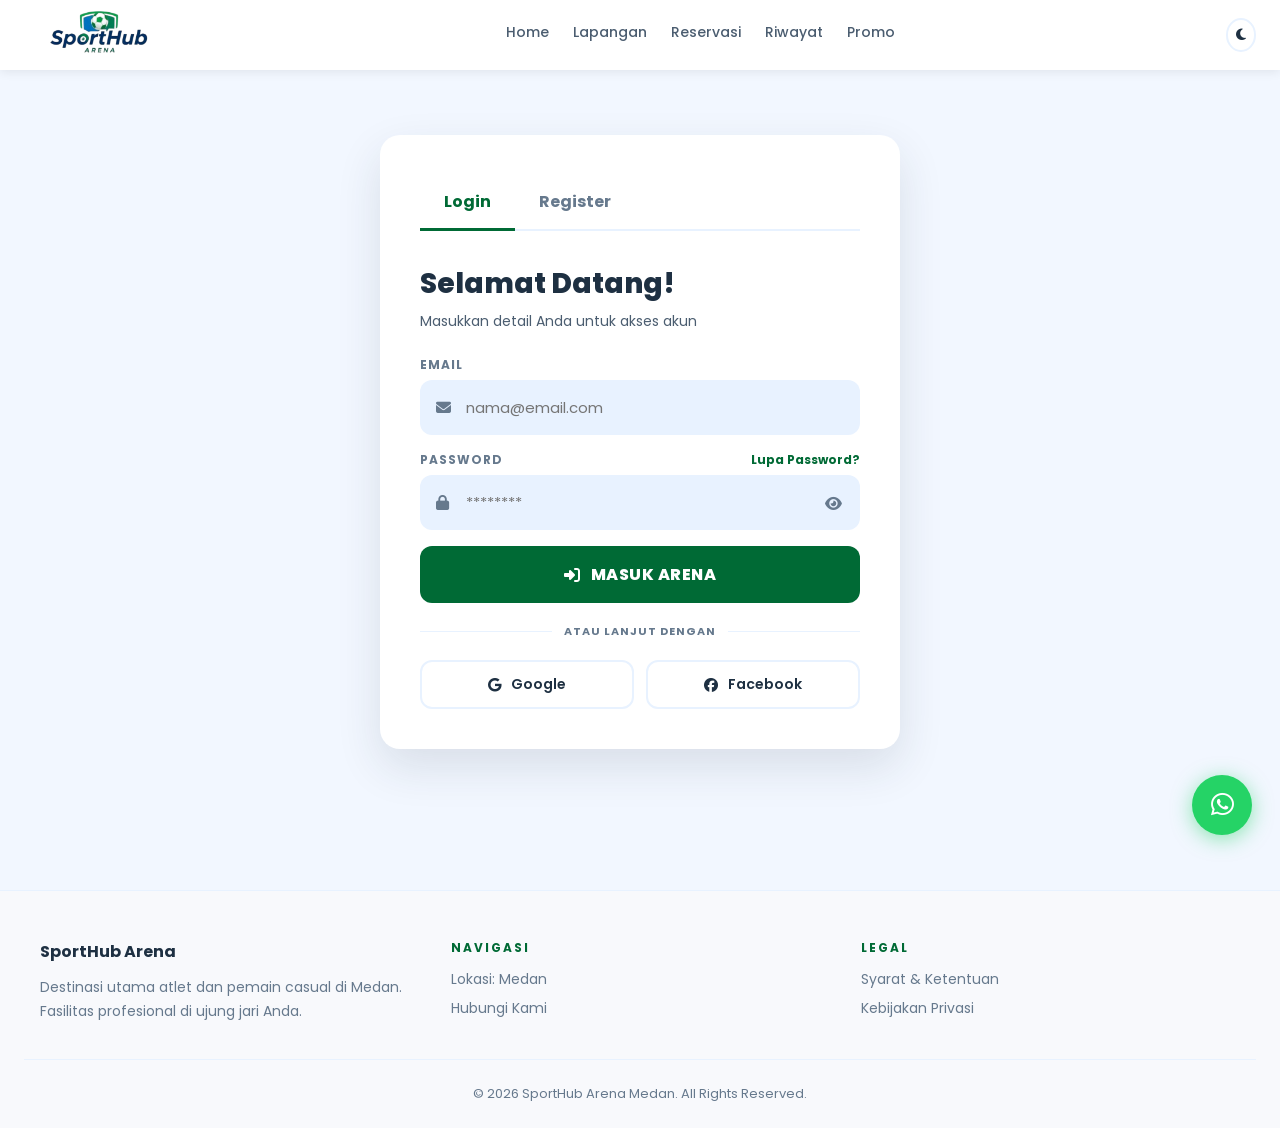
==== commit c78de98a: "Revisi code fields.html" ====
--- a/fields.html
+++ b/fields.html
@@ -57,7 +57,7 @@
 
     <main class="home-main">
 
-        <!-- Page Header -->
+        <!-- Page Header --->
         <div class="page-header">
             <h1>Daftar Lapangan</h1>
             <p>Pilih lapangan favorit Anda dan mulai booking</p>
@@ -124,7 +124,7 @@
             </div>
         </div>
         <div class="footer-bottom">
-            <p>&copy; 2024 SportHub Arena Medan. All Rights Reserved.</p>
+            <p>&copy; 2026 SportHub Arena Medan. All Rights Reserved.</p>
         </div>
     </footer>
 
@@ -137,4 +137,4 @@
 
     <script src="js/script.js"></script>
 </body>
-</html>+</html>
--- a/css/style.css
+++ b/css/style.css
@@ -734,7 +734,9 @@
 /* Toggle Password */
 .toggle-pw {
     position: absolute;
+    top: 50%;
     right: 14px;
+    transform: translateY(-50%);
     background: none;
     border: none;
     cursor: pointer;
@@ -745,6 +747,12 @@
 
 .toggle-pw:hover {
     color: var(--hijau);
+}
+
+/* Sembunyikan ikon mata bawaan browser Edge/IE agar tidak dobel dengan ikon custom */
+input[type="password"]::-ms-reveal,
+input[type="password"]::-ms-clear {
+    display: none;
 }
 
 /* Forgot Link */
@@ -836,7 +844,7 @@
 
 .divider::before,
 .divider::after {
-    content: '✓';
+    content: '';
     flex: 1;
     height: 1px;
     background: var(--abu);
@@ -2595,5 +2603,4 @@
         max-width: 100%;
         padding: 28px 22px;
     }
-}
-
+}
